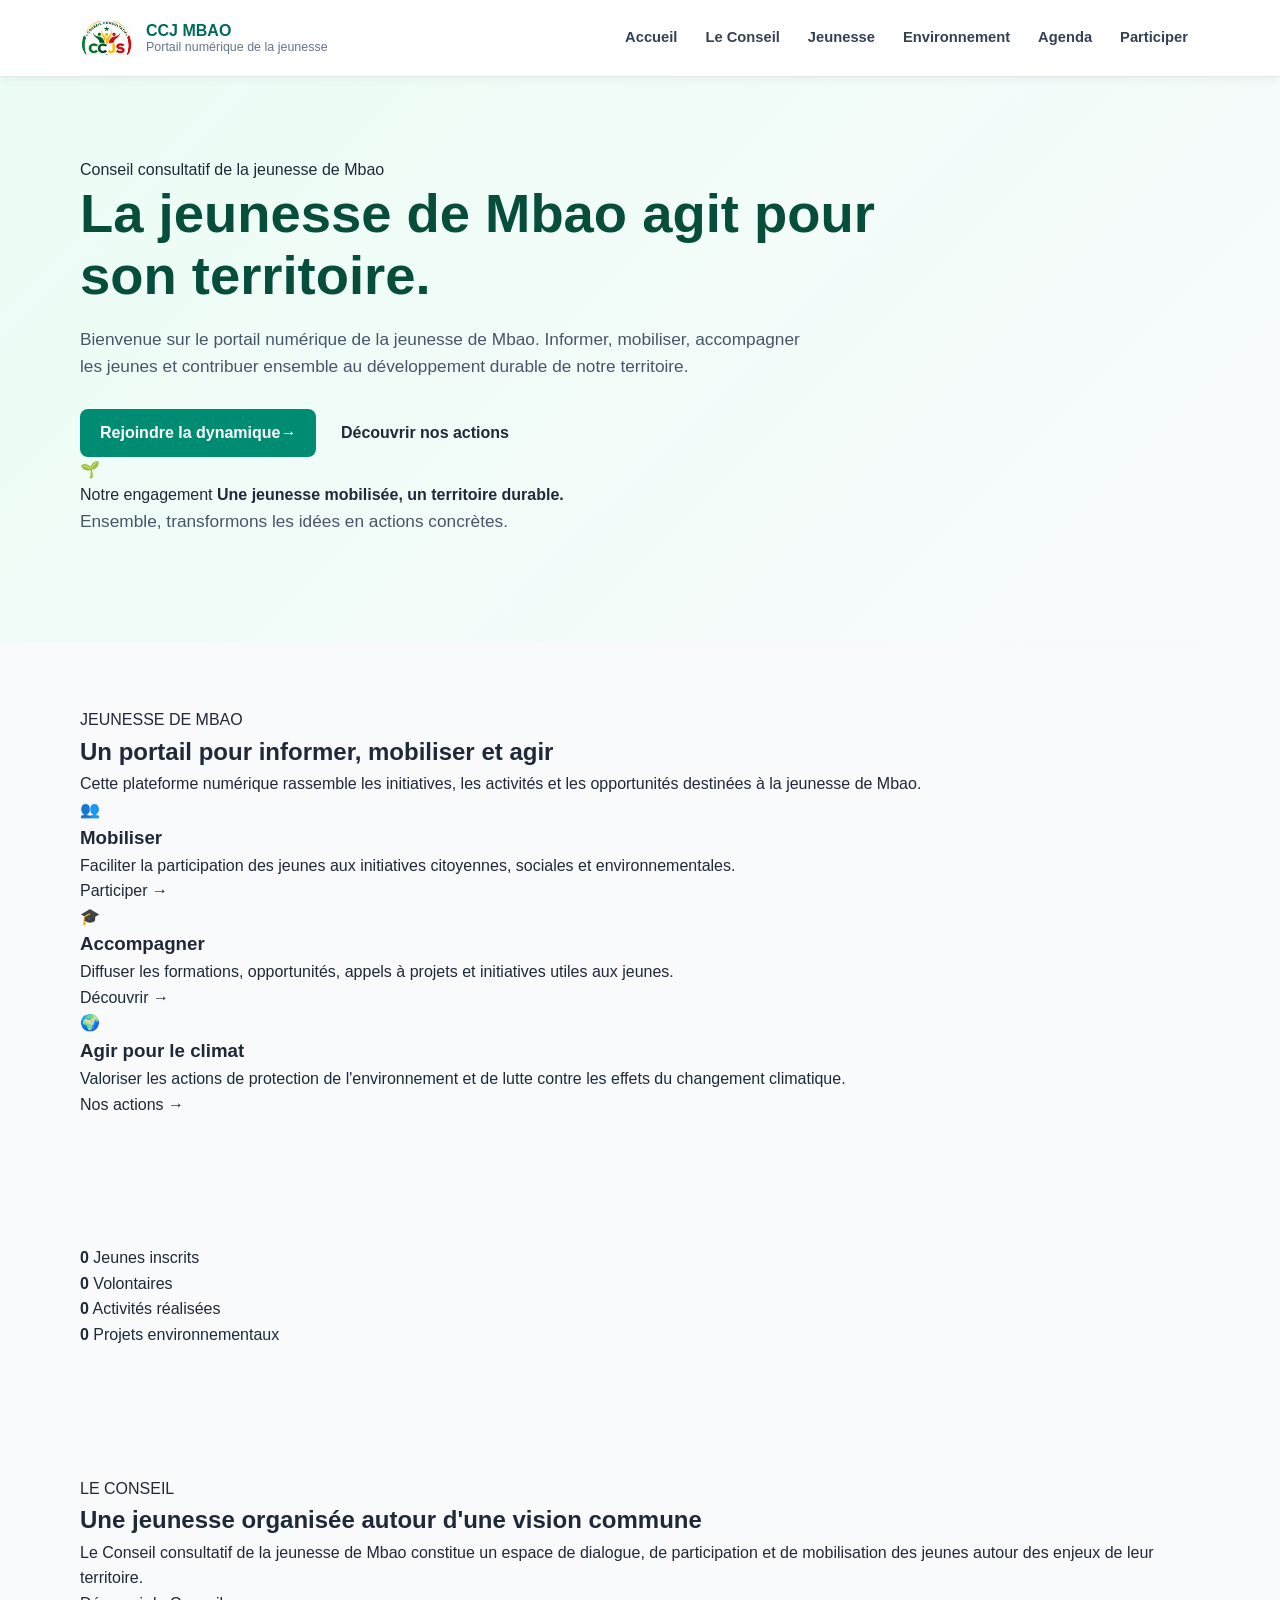
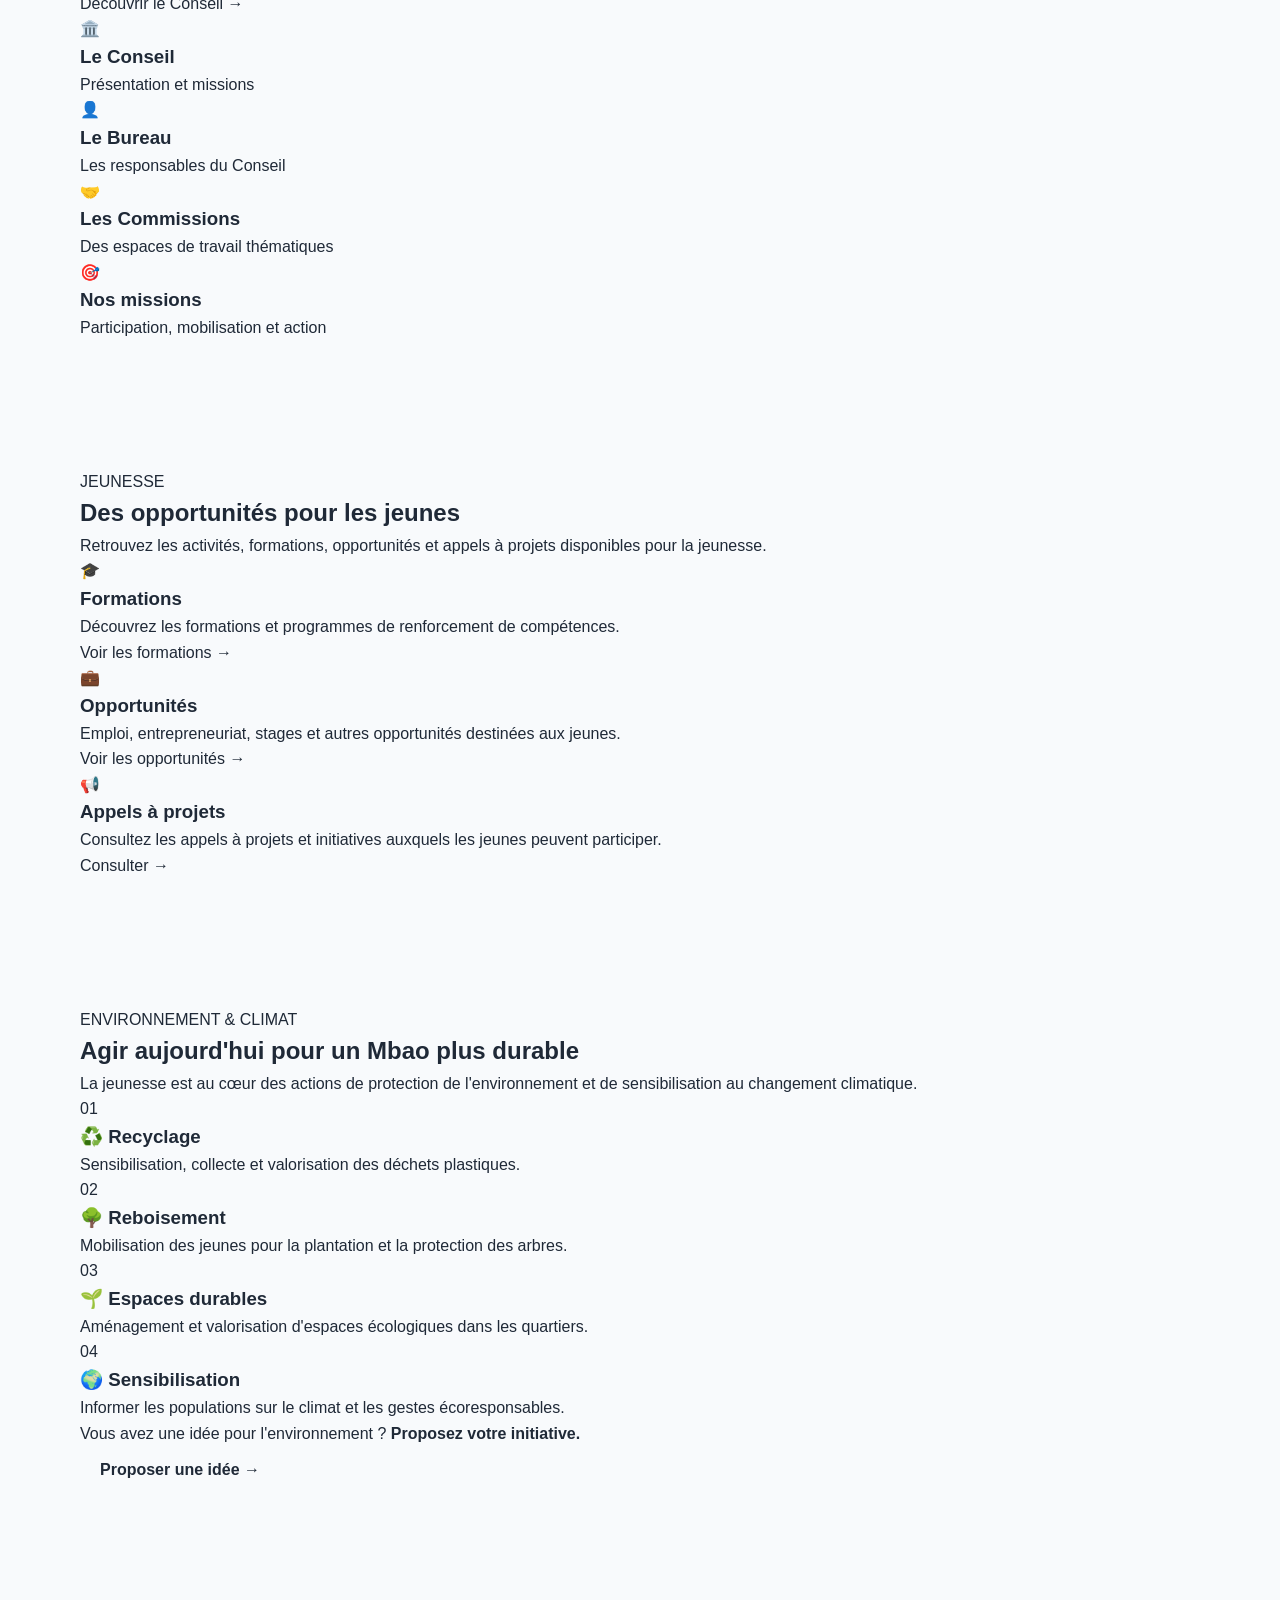
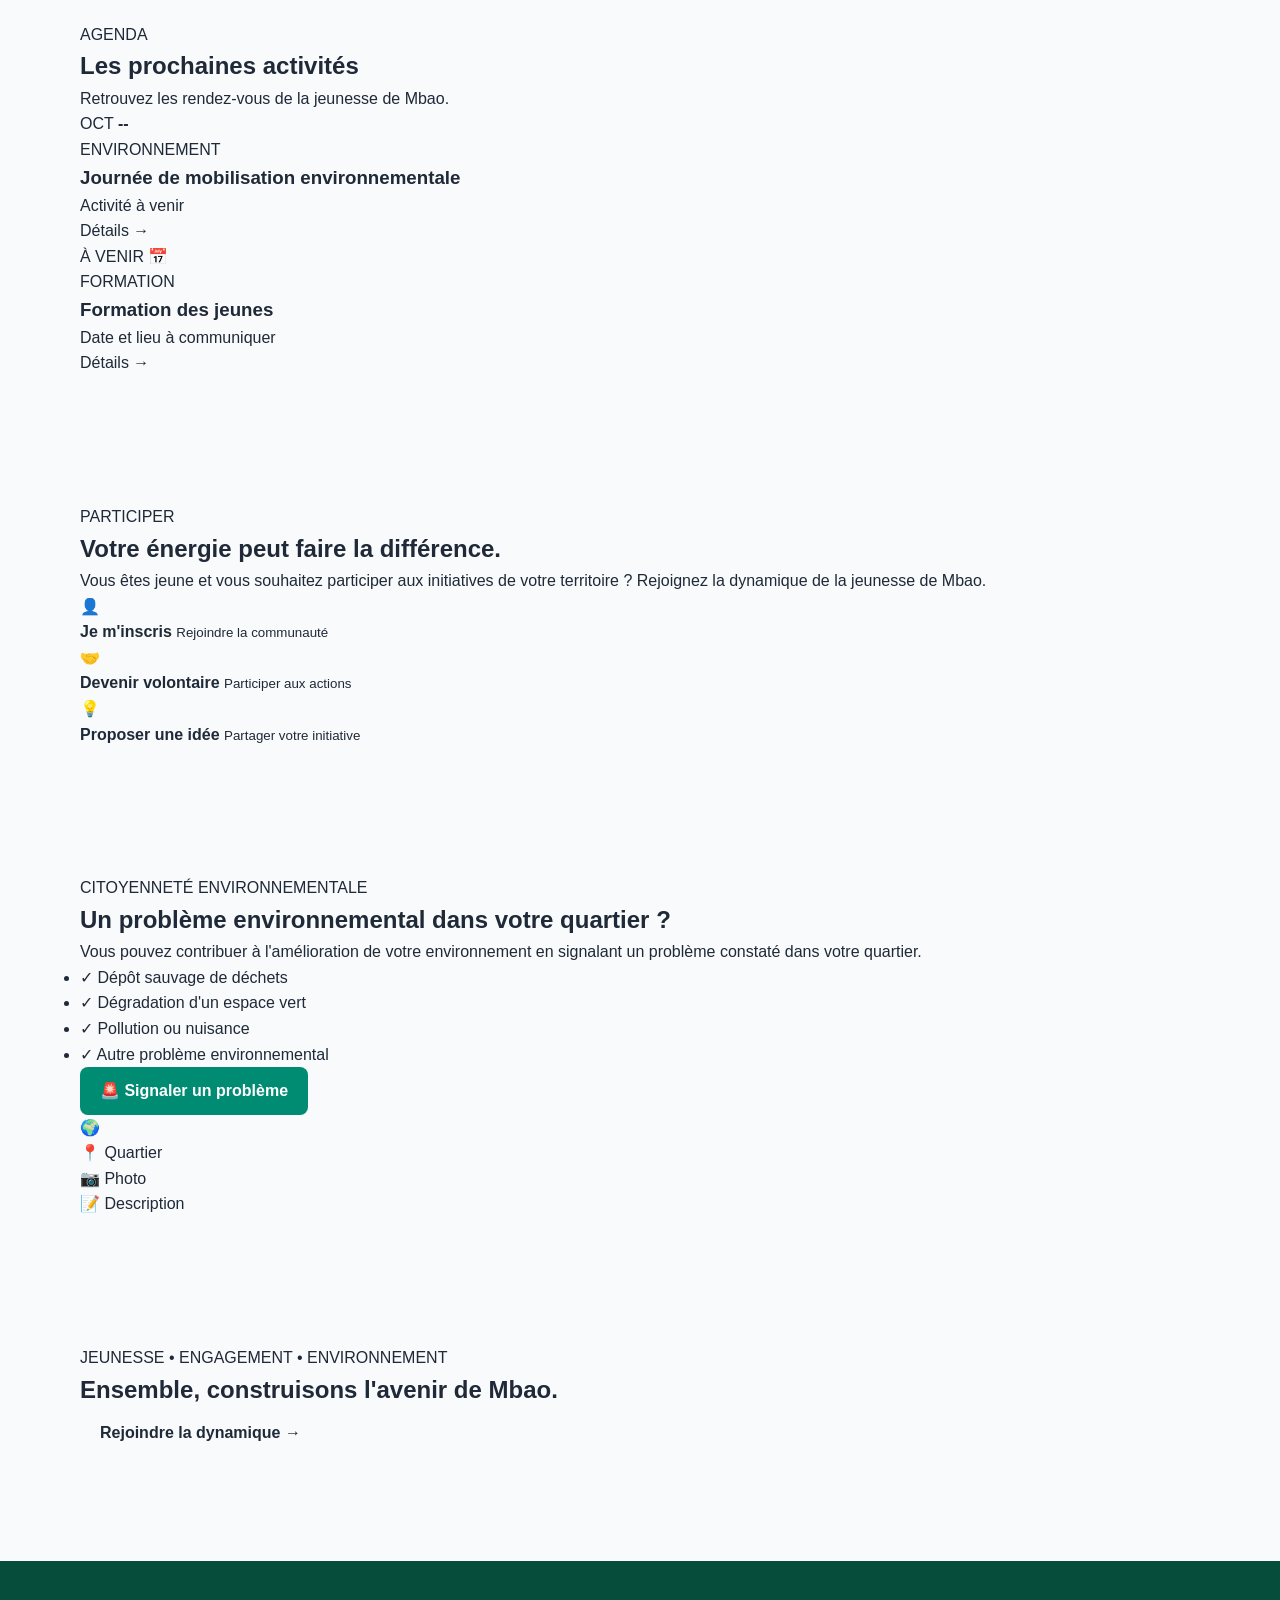
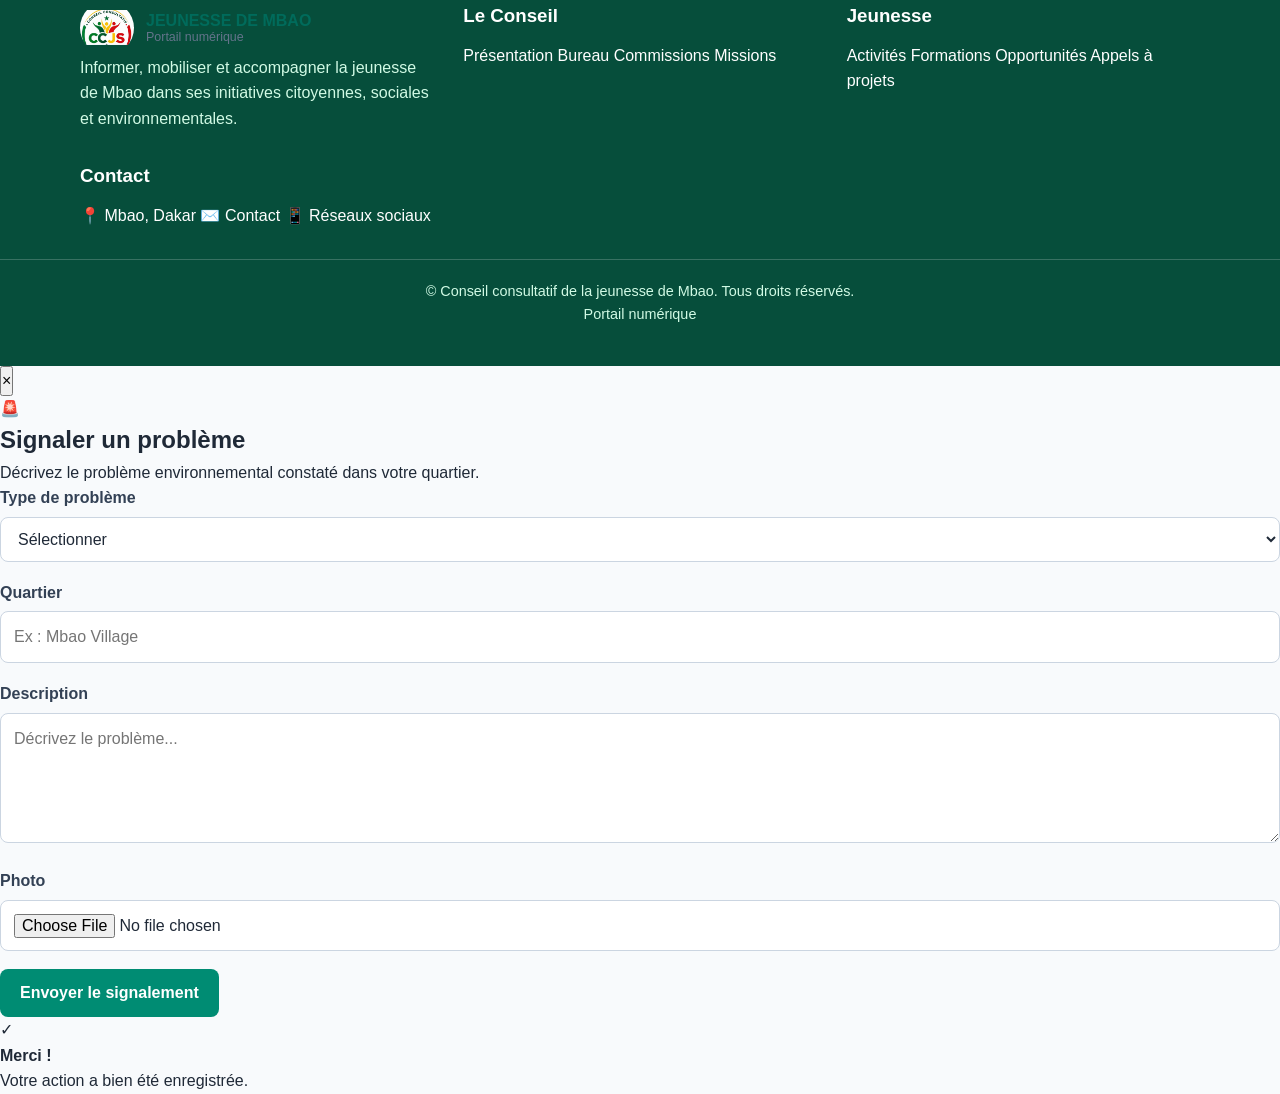
==== index.html @ e0bdbb5e "Amelioration responsive et menu mobile" ====
<!DOCTYPE html>
<html lang="fr">
<head>
    <meta charset="UTF-8">
    <meta name="viewport" content="width=device-width, initial-scale=1.0">

    <meta name="description"
          content="Portail numérique de la Jeunesse de Mbao - Informer, mobiliser, agir et transformer.">

    <meta name="theme-color" content="#087f5b">

    <title>Jeunesse de Mbao | Portail numérique</title>

    <link rel="stylesheet" href="css/style.css">

    <link rel="preconnect" href="https://fonts.googleapis.com">
    <link rel="preconnect" href="https://fonts.gstatic.com" crossorigin>

    <link
        href="https://fonts.googleapis.com/css2?family=Inter:wght@400;500;600;700;800&family=Poppins:wght@500;600;700;800&display=swap"
        rel="stylesheet">
</head>

<body>

<!-- =====================================================
     HEADER
===================================================== -->

<header>
    <div class="container header-inner">

        <a href="index.html" class="logo">
            <img src="images/logo-conseil consultatif jeunesse SN.jpg" alt="CCJ Mbao">
            <div class="logo-text">
                <strong>CCJ MBAO</strong>
                <span>Portail numérique de la jeunesse</span>
            </div>
        </a>

        <button
            class="menu-toggle"
            type="button"
            aria-label="Ouvrir le menu"
            aria-expanded="false"
        >
            <span></span>
            <span></span>
            <span></span>
        </button>

        <nav>
            <ul class="nav-menu">

                <li><a href="index.html">Accueil</a></li>
                <li><a href="conseil.html">Le Conseil</a></li>
                <li><a href="jeunesse.html">Jeunesse</a></li>
                <li><a href="environnement.html">Environnement</a></li>
                <li><a href="agenda.html">Agenda</a></li>
                <li><a href="participer.html">Participer</a></li>

            </ul>
        </nav>

    </div>
</header>

<main>

<!-- =====================================================
     HERO
===================================================== -->

<section class="hero" id="accueil">

    <div class="hero-overlay"></div>

    <div class="container hero-container">

        <div class="hero-content">

            <div class="hero-badge">
                <span class="badge-dot"></span>
                Conseil consultatif de la jeunesse de Mbao
            </div>

            <h1>
                La jeunesse de Mbao
                <span>agit pour son territoire.</span>
            </h1>

            <p class="hero-description">
                Bienvenue sur le portail numérique de la jeunesse de Mbao.
                Informer, mobiliser, accompagner les jeunes et contribuer
                ensemble au développement durable de notre territoire.
            </p>

            <div class="hero-buttons">

                <a href="#participer" class="btn btn-primary">
                    Rejoindre la dynamique
                    <span>→</span>
                </a>

                <a href="#climat" class="btn btn-light">
                    Découvrir nos actions
                </a>

            </div>

        </div>


        <div class="hero-card">

            <div class="hero-card-icon">
                🌱
            </div>

            <span>Notre engagement</span>

            <strong>
                Une jeunesse mobilisée,
                un territoire durable.
            </strong>

            <p>
                Ensemble, transformons les idées en actions concrètes.
            </p>

        </div>

    </div>

</section>


<!-- =====================================================
     INTRODUCTION
===================================================== -->

<section class="section introduction">

    <div class="container">

        <div class="section-heading centered">

            <span class="section-label">
                JEUNESSE DE MBAO
            </span>

            <h2>
                Un portail pour informer,
                mobiliser et agir
            </h2>

            <p>
                Cette plateforme numérique rassemble les initiatives,
                les activités et les opportunités destinées à la jeunesse
                de Mbao.
            </p>

        </div>


        <div class="feature-grid">

            <article class="feature-card">

                <div class="feature-icon">
                    👥
                </div>

                <h3>
                    Mobiliser
                </h3>

                <p>
                    Faciliter la participation des jeunes aux initiatives
                    citoyennes, sociales et environnementales.
                </p>

                <a href="#participer">
                    Participer →
                </a>

            </article>


            <article class="feature-card">

                <div class="feature-icon">
                    🎓
                </div>

                <h3>
                    Accompagner
                </h3>

                <p>
                    Diffuser les formations, opportunités, appels à projets
                    et initiatives utiles aux jeunes.
                </p>

                <a href="#jeunesse">
                    Découvrir →
                </a>

            </article>


            <article class="feature-card">

                <div class="feature-icon">
                    🌍
                </div>

                <h3>
                    Agir pour le climat
                </h3>

                <p>
                    Valoriser les actions de protection de l'environnement
                    et de lutte contre les effets du changement climatique.
                </p>

                <a href="#climat">
                    Nos actions →
                </a>

            </article>

        </div>

    </div>

</section>


<!-- =====================================================
     CHIFFRES
===================================================== -->

<section class="stats-section">

    <div class="container">

        <div class="stats-grid">

            <div class="stat-item">
                <strong data-counter="jeunes">0</strong>
                <span>Jeunes inscrits</span>
            </div>

            <div class="stat-item">
                <strong data-counter="volontaires">0</strong>
                <span>Volontaires</span>
            </div>

            <div class="stat-item">
                <strong data-counter="activites">0</strong>
                <span>Activités réalisées</span>
            </div>

            <div class="stat-item">
                <strong data-counter="projets">0</strong>
                <span>Projets environnementaux</span>
            </div>

        </div>

    </div>

</section>


<!-- =====================================================
     LE CONSEIL
===================================================== -->

<section class="section section-light" id="conseil">

    <div class="container two-columns">

        <div class="section-heading">

            <span class="section-label">
                LE CONSEIL
            </span>

            <h2>
                Une jeunesse organisée
                autour d'une vision commune
            </h2>

            <p>
                Le Conseil consultatif de la jeunesse de Mbao constitue
                un espace de dialogue, de participation et de mobilisation
                des jeunes autour des enjeux de leur territoire.
            </p>

            <a href="#" class="text-link">
                Découvrir le Conseil →
            </a>

        </div>


        <div class="council-cards">

            <div class="mini-card">
                <span>🏛️</span>
                <div>
                    <h3>Le Conseil</h3>
                    <p>Présentation et missions</p>
                </div>
            </div>

            <div class="mini-card">
                <span>👤</span>
                <div>
                    <h3>Le Bureau</h3>
                    <p>Les responsables du Conseil</p>
                </div>
            </div>

            <div class="mini-card">
                <span>🤝</span>
                <div>
                    <h3>Les Commissions</h3>
                    <p>Des espaces de travail thématiques</p>
                </div>
            </div>

            <div class="mini-card">
                <span>🎯</span>
                <div>
                    <h3>Nos missions</h3>
                    <p>Participation, mobilisation et action</p>
                </div>
            </div>

        </div>

    </div>

</section>


<!-- =====================================================
     JEUNESSE
===================================================== -->

<section class="section" id="jeunesse">

    <div class="container">

        <div class="section-heading centered">

            <span class="section-label">
                JEUNESSE
            </span>

            <h2>
                Des opportunités pour les jeunes
            </h2>

            <p>
                Retrouvez les activités, formations, opportunités
                et appels à projets disponibles pour la jeunesse.
            </p>

        </div>


        <div class="opportunity-grid">

            <article class="opportunity-card">

                <span class="opportunity-icon">🎓</span>

                <h3>Formations</h3>

                <p>
                    Découvrez les formations et programmes
                    de renforcement de compétences.
                </p>

                <a href="#">Voir les formations →</a>

            </article>


            <article class="opportunity-card">

                <span class="opportunity-icon">💼</span>

                <h3>Opportunités</h3>

                <p>
                    Emploi, entrepreneuriat, stages et autres
                    opportunités destinées aux jeunes.
                </p>

                <a href="#">Voir les opportunités →</a>

            </article>


            <article class="opportunity-card">

                <span class="opportunity-icon">📢</span>

                <h3>Appels à projets</h3>

                <p>
                    Consultez les appels à projets et initiatives
                    auxquels les jeunes peuvent participer.
                </p>

                <a href="#">Consulter →</a>

            </article>

        </div>

    </div>

</section>


<!-- =====================================================
     ENVIRONNEMENT & CLIMAT
===================================================== -->

<section class="climate-section" id="climat">

    <div class="container">

        <div class="section-heading centered light-heading">

            <span class="section-label">
                ENVIRONNEMENT & CLIMAT
            </span>

            <h2>
                Agir aujourd'hui pour
                un Mbao plus durable
            </h2>

            <p>
                La jeunesse est au cœur des actions de protection
                de l'environnement et de sensibilisation au changement climatique.
            </p>

        </div>


        <div class="climate-grid">

            <article class="climate-card">

                <div class="climate-number">
                    01
                </div>

                <div>
                    <h3>
                        ♻️ Recyclage
                    </h3>

                    <p>
                        Sensibilisation, collecte et valorisation
                        des déchets plastiques.
                    </p>
                </div>

            </article>


            <article class="climate-card">

                <div class="climate-number">
                    02
                </div>

                <div>
                    <h3>
                        🌳 Reboisement
                    </h3>

                    <p>
                        Mobilisation des jeunes pour la plantation
                        et la protection des arbres.
                    </p>
                </div>

            </article>


            <article class="climate-card">

                <div class="climate-number">
                    03
                </div>

                <div>
                    <h3>
                        🌱 Espaces durables
                    </h3>

                    <p>
                        Aménagement et valorisation d'espaces
                        écologiques dans les quartiers.
                    </p>
                </div>

            </article>


            <article class="climate-card">

                <div class="climate-number">
                    04
                </div>

                <div>
                    <h3>
                        🌍 Sensibilisation
                    </h3>

                    <p>
                        Informer les populations sur le climat
                        et les gestes écoresponsables.
                    </p>
                </div>

            </article>

        </div>


        <div class="climate-cta">

            <div>
                <span>
                    Vous avez une idée pour l'environnement ?
                </span>

                <strong>
                    Proposez votre initiative.
                </strong>
            </div>

            <a href="#participer" class="btn btn-light">
                Proposer une idée →
            </a>

        </div>

    </div>

</section>


<!-- =====================================================
     AGENDA
===================================================== -->

<section class="section section-light" id="agenda">

    <div class="container">

        <div class="section-heading">

            <span class="section-label">
                AGENDA
            </span>

            <h2>
                Les prochaines activités
            </h2>

            <p>
                Retrouvez les rendez-vous de la jeunesse de Mbao.
            </p>

        </div>


        <div class="events-list">

            <article class="event-card">

                <div class="event-date">
                    <span>OCT</span>
                    <strong>--</strong>
                </div>

                <div class="event-info">

                    <span class="event-category">
                        ENVIRONNEMENT
                    </span>

                    <h3>
                        Journée de mobilisation environnementale
                    </h3>

                    <p>
                        Activité à venir
                    </p>

                </div>

                <a href="#" class="event-link">
                    Détails →
                </a>

            </article>


            <article class="event-card">

                <div class="event-date">
                    <span>À VENIR</span>
                    <strong>📅</strong>
                </div>

                <div class="event-info">

                    <span class="event-category">
                        FORMATION
                    </span>

                    <h3>
                        Formation des jeunes
                    </h3>

                    <p>
                        Date et lieu à communiquer
                    </p>

                </div>

                <a href="#" class="event-link">
                    Détails →
                </a>

            </article>

        </div>

    </div>

</section>


<!-- =====================================================
     PARTICIPER
===================================================== -->

<section class="participate-section" id="participer">

    <div class="container">

        <div class="participate-content">

            <div>

                <span class="section-label">
                    PARTICIPER
                </span>

                <h2>
                    Votre énergie peut faire
                    la différence.
                </h2>

                <p>
                    Vous êtes jeune et vous souhaitez participer aux
                    initiatives de votre territoire ? Rejoignez la dynamique
                    de la jeunesse de Mbao.
                </p>

            </div>


            <div class="participate-actions">

                <a href="#" class="participate-button">
                    <span>👤</span>
                    <div>
                        <strong>
                            Je m'inscris
                        </strong>
                        <small>
                            Rejoindre la communauté
                        </small>
                    </div>
                </a>


                <a href="#" class="participate-button">
                    <span>🤝</span>
                    <div>
                        <strong>
                            Devenir volontaire
                        </strong>
                        <small>
                            Participer aux actions
                        </small>
                    </div>
                </a>


                <a href="#" class="participate-button">
                    <span>💡</span>
                    <div>
                        <strong>
                            Proposer une idée
                        </strong>
                        <small>
                            Partager votre initiative
                        </small>
                    </div>
                </a>

            </div>

        </div>

    </div>

</section>


<!-- =====================================================
     SIGNALEMENT
===================================================== -->

<section class="section" id="signalement">

    <div class="container report-container">

        <div class="report-content">

            <span class="section-label">
                CITOYENNETÉ ENVIRONNEMENTALE
            </span>

            <h2>
                Un problème environnemental
                dans votre quartier ?
            </h2>

            <p>
                Vous pouvez contribuer à l'amélioration de votre
                environnement en signalant un problème constaté
                dans votre quartier.
            </p>

            <ul class="check-list">

                <li>
                    <span>✓</span>
                    Dépôt sauvage de déchets
                </li>

                <li>
                    <span>✓</span>
                    Dégradation d'un espace vert
                </li>

                <li>
                    <span>✓</span>
                    Pollution ou nuisance
                </li>

                <li>
                    <span>✓</span>
                    Autre problème environnemental
                </li>

            </ul>

            <button class="btn btn-primary" id="openReportModal">
                🚨 Signaler un problème
            </button>

        </div>


        <div class="report-visual">

            <div class="report-circle">
                <span>🌍</span>
            </div>

            <div class="report-floating-card card-one">
                📍 Quartier
            </div>

            <div class="report-floating-card card-two">
                📷 Photo
            </div>

            <div class="report-floating-card card-three">
                📝 Description
            </div>

        </div>

    </div>

</section>


<!-- =====================================================
     FOOTER CTA
===================================================== -->

<section class="final-cta">

    <div class="container">

        <span>
            JEUNESSE • ENGAGEMENT • ENVIRONNEMENT
        </span>

        <h2>
            Ensemble, construisons
            l'avenir de Mbao.
        </h2>

        <a href="#participer" class="btn btn-light">
            Rejoindre la dynamique →
        </a>

    </div>

</section>

</main>


<!-- =====================================================
     FOOTER
===================================================== -->

<footer class="footer">

    <div class="container footer-grid">

        <div class="footer-brand">

            <div class="logo footer-logo">

    <div class="logo-image">
        <img src="images\logo-conseil consultatif jeunesse SN.jpg"
             alt="Logo du Conseil Consultatif de la Jeunesse de Mbao">
    </div>

    <div class="logo-text">
        <strong>JEUNESSE DE MBAO</strong>
        <span>Portail numérique</span>
    </div>

</div>

            <p>
                Informer, mobiliser et accompagner la jeunesse
                de Mbao dans ses initiatives citoyennes,
                sociales et environnementales.
            </p>

        </div>


        <div class="footer-column">

            <h3>
                Le Conseil
            </h3>

            <a href="#conseil">
                Présentation
            </a>

            <a href="#">
                Bureau
            </a>

            <a href="#">
                Commissions
            </a>

            <a href="#">
                Missions
            </a>

        </div>


        <div class="footer-column">

            <h3>
                Jeunesse
            </h3>

            <a href="#jeunesse">
                Activités
            </a>

            <a href="#jeunesse">
                Formations
            </a>

            <a href="#jeunesse">
                Opportunités
            </a>

            <a href="#jeunesse">
                Appels à projets
            </a>

        </div>


        <div class="footer-column">

            <h3>
                Contact
            </h3>

            <a href="#">
                📍 Mbao, Dakar
            </a>

            <a href="#">
                ✉️ Contact
            </a>

            <a href="#">
                📱 Réseaux sociaux
            </a>

        </div>

    </div>


    <div class="footer-bottom">

        <div class="container">

            <p>
                © <span id="currentYear"></span>
                Conseil consultatif de la jeunesse de Mbao.
                Tous droits réservés.
            </p>

            <p>
                Portail numérique
            </p>

        </div>

    </div>

</footer>


<!-- =====================================================
     MODAL SIGNALEMENT
===================================================== -->

<div class="modal" id="reportModal">

    <div class="modal-overlay" id="modalOverlay"></div>

    <div class="modal-content">

        <button
            class="modal-close"
            id="closeReportModal"
            aria-label="Fermer">
            ×
        </button>

        <div class="modal-header">

            <span class="modal-icon">
                🚨
            </span>

            <h2>
                Signaler un problème
            </h2>

            <p>
                Décrivez le problème environnemental
                constaté dans votre quartier.
            </p>

        </div>


        <form id="reportForm">

            <div class="form-group">

                <label for="reportType">
                    Type de problème
                </label>

                <select id="reportType" required>

                    <option value="">
                        Sélectionner
                    </option>

                    <option>
                        Dépôt sauvage de déchets
                    </option>

                    <option>
                        Déchets plastiques
                    </option>

                    <option>
                        Dégradation d'un espace vert
                    </option>

                    <option>
                        Pollution
                    </option>

                    <option>
                        Autre
                    </option>

                </select>

            </div>


            <div class="form-group">

                <label for="reportNeighborhood">
                    Quartier
                </label>

                <input
                    type="text"
                    id="reportNeighborhood"
                    placeholder="Ex : Mbao Village"
                    required>

            </div>


            <div class="form-group">

                <label for="reportDescription">
                    Description
                </label>

                <textarea
                    id="reportDescription"
                    rows="4"
                    placeholder="Décrivez le problème..."
                    required></textarea>

            </div>


            <div class="form-group">

                <label for="reportPhoto">
                    Photo
                </label>

                <input
                    type="file"
                    id="reportPhoto"
                    accept="image/*">

            </div>


            <button type="submit" class="btn btn-primary modal-submit">
                Envoyer le signalement
            </button>

        </form>

    </div>

</div>


<!-- =====================================================
     TOAST
===================================================== -->

<div class="toast" id="toast">

    <span class="toast-icon">
        ✓
    </span>

    <div>
        <strong>
            Merci !
        </strong>

        <p>
            Votre action a bien été enregistrée.
        </p>
    </div>

</div>


<script src="js/app.js"></script>

</body>
</html>
---- css/style.css ----
/* =========================================================
   PORTAIL NUMÉRIQUE DE LA JEUNESSE DE MBAO
   CSS RESPONSIVE — DESKTOP / TABLETTE / MOBILE
   ========================================================= */

* {
    margin: 0;
    padding: 0;
    box-sizing: border-box;
}

html {
    scroll-behavior: smooth;
}

body {
    font-family: Arial, Helvetica, sans-serif;
    line-height: 1.6;
    color: #1f2937;
    background: #f8fafc;
    overflow-x: hidden;
}

img {
    max-width: 100%;
    height: auto;
    display: block;
}

a {
    color: inherit;
    text-decoration: none;
}

button,
input,
select,
textarea {
    font: inherit;
}

/* =========================================================
   CONTENEUR
   ========================================================= */

.container {
    width: min(1120px, 92%);
    margin: 0 auto;
}

/* =========================================================
   HEADER
   ========================================================= */

header {
    position: sticky;
    top: 0;
    z-index: 1000;
    background: #ffffff;
    border-bottom: 1px solid #e5e7eb;
    box-shadow: 0 2px 10px rgba(0, 0, 0, 0.06);
}

.header-inner {
    min-height: 76px;
    display: flex;
    align-items: center;
    justify-content: space-between;
    gap: 20px;
}

/* Logo */

.logo {
    display: flex;
    align-items: center;
    gap: 12px;
    min-width: 0;
}

.logo img {
    width: 54px;
    height: 54px;
    object-fit: contain;
    border-radius: 50%;
}

.logo-text {
    display: flex;
    flex-direction: column;
    line-height: 1.2;
}

.logo-text strong {
    font-size: 1rem;
    color: #006b5b;
}

.logo-text span {
    font-size: 0.78rem;
    color: #64748b;
}

/* =========================================================
   NAVIGATION DESKTOP
   ========================================================= */

.nav-menu {
    display: flex;
    align-items: center;
    gap: 4px;
    list-style: none;
}

.nav-menu li {
    list-style: none;
}

.nav-menu a {
    display: block;
    padding: 10px 12px;
    border-radius: 8px;
    font-size: 0.92rem;
    font-weight: 600;
    color: #334155;
    transition: background 0.2s ease, color 0.2s ease;
}

.nav-menu a:hover,
.nav-menu a.active {
    color: #006b5b;
    background: #ecfdf5;
}

/* =========================================================
   BOUTON HAMBURGER
   ========================================================= */

.menu-toggle {
    display: none;
    width: 46px;
    height: 46px;
    padding: 0;
    border: 1px solid #d1d5db;
    border-radius: 9px;
    background: #ffffff;
    cursor: pointer;
    align-items: center;
    justify-content: center;
    flex-direction: column;
    gap: 5px;
    flex-shrink: 0;
    -webkit-tap-highlight-color: transparent;
}

.menu-toggle span {
    display: block;
    width: 23px;
    height: 3px;
    border-radius: 3px;
    background: #006b5b;
    transition: transform 0.25s ease, opacity 0.25s ease;
}

/* Animation hamburger → X */

.menu-toggle.active span:nth-child(1) {
    transform: translateY(8px) rotate(45deg);
}

.menu-toggle.active span:nth-child(2) {
    opacity: 0;
}

.menu-toggle.active span:nth-child(3) {
    transform: translateY(-8px) rotate(-45deg);
}

/* =========================================================
   HERO
   ========================================================= */

.hero {
    padding: 80px 0;
    background: linear-gradient(135deg, #ecfdf5, #f8fafc);
}

.hero-content {
    max-width: 820px;
}

.hero h1 {
    margin-bottom: 18px;
    font-size: clamp(2rem, 5vw, 3.4rem);
    line-height: 1.15;
    color: #064e3b;
}

.hero p {
    max-width: 720px;
    margin-bottom: 28px;
    font-size: 1.08rem;
    color: #475569;
}

/* =========================================================
   BOUTONS
   ========================================================= */

.btn {
    display: inline-flex;
    align-items: center;
    justify-content: center;
    min-height: 46px;
    padding: 11px 20px;
    border: none;
    border-radius: 8px;
    cursor: pointer;
    font-weight: 700;
    transition: transform 0.2s ease, opacity 0.2s ease;
}

.btn:hover {
    transform: translateY(-1px);
}

.btn-primary {
    background: #008c73;
    color: #ffffff;
}

.btn-primary:hover {
    background: #00745f;
}

.btn-secondary {
    background: #e2e8f0;
    color: #1e293b;
}

/* =========================================================
   SECTIONS
   ========================================================= */

section {
    padding: 64px 0;
}

.section-title {
    margin-bottom: 12px;
    font-size: clamp(1.6rem, 4vw, 2.3rem);
    color: #064e3b;
}

.section-intro {
    max-width: 750px;
    margin-bottom: 35px;
    color: #64748b;
}

/* =========================================================
   CARTES
   ========================================================= */

.cards {
    display: grid;
    grid-template-columns: repeat(3, 1fr);
    gap: 22px;
}

.card {
    background: #ffffff;
    padding: 24px;
    border: 1px solid #e5e7eb;
    border-radius: 12px;
    box-shadow: 0 3px 12px rgba(0, 0, 0, 0.05);
}

.card h3 {
    margin-bottom: 10px;
    color: #065f46;
}

.card p {
    color: #64748b;
}

/* =========================================================
   FORMULAIRES
   ========================================================= */

.form-container {
    max-width: 850px;
    margin: 0 auto;
    padding: 30px;
    background: #ffffff;
    border: 1px solid #e5e7eb;
    border-radius: 14px;
    box-shadow: 0 4px 15px rgba(0, 0, 0, 0.05);
}

.form-group {
    margin-bottom: 18px;
}

.form-row {
    display: grid;
    grid-template-columns: repeat(2, 1fr);
    gap: 18px;
}

label {
    display: block;
    margin-bottom: 6px;
    font-weight: 600;
    color: #334155;
}

input,
select,
textarea {
    width: 100%;
    padding: 12px 13px;
    border: 1px solid #cbd5e1;
    border-radius: 8px;
    outline: none;
    background: #ffffff;
    color: #1f2937;
    transition: border-color 0.2s ease, box-shadow 0.2s ease;
}

input:focus,
select:focus,
textarea:focus {
    border-color: #008c73;
    box-shadow: 0 0 0 3px rgba(0, 140, 115, 0.12);
}

textarea {
    min-height: 130px;
    resize: vertical;
}

.form-message {
    margin-top: 14px;
    padding: 10px 12px;
    border-radius: 7px;
    display: none;
}

.form-message.success {
    display: block;
    background: #dcfce7;
    color: #166534;
}

.form-message.error {
    display: block;
    background: #fee2e2;
    color: #991b1b;
}

/* =========================================================
   ALERTES
   ========================================================= */

.alert {
    padding: 14px 16px;
    border-radius: 8px;
    margin-bottom: 20px;
}

.alert-success {
    background: #dcfce7;
    color: #166534;
}

.alert-error {
    background: #fee2e2;
    color: #991b1b;
}

/* =========================================================
   FOOTER
   ========================================================= */

footer {
    margin-top: 40px;
    padding: 40px 0;
    background: #064e3b;
    color: #ffffff;
}

.footer-grid {
    display: grid;
    grid-template-columns: repeat(3, 1fr);
    gap: 30px;
}

footer h3 {
    margin-bottom: 12px;
}

footer p,
footer li {
    color: #d1fae5;
}

footer ul {
    list-style: none;
}

footer li {
    margin-bottom: 7px;
}

.footer-bottom {
    margin-top: 30px;
    padding-top: 20px;
    border-top: 1px solid rgba(255,255,255,0.2);
    text-align: center;
    font-size: 0.9rem;
}

/* =========================================================
   TABLETTES
   ========================================================= */

@media (max-width: 900px) {

    .header-inner {
        min-height: 70px;
    }

    .nav-menu {
        gap: 0;
    }

    .nav-menu a {
        padding: 9px 8px;
        font-size: 0.84rem;
    }

    .cards {
        grid-template-columns: repeat(2, 1fr);
    }

    .footer-grid {
        grid-template-columns: repeat(2, 1fr);
    }
}

/* =========================================================
   MOBILE
   ========================================================= */

@media (max-width: 700px) {

    body {
        font-size: 15px;
    }

    .container {
        width: min(94%, 560px);
    }

    header {
        position: sticky;
        top: 0;
    }

    .header-inner {
        min-height: 66px;
        position: relative;
    }

    .logo img {
        width: 46px;
        height: 46px;
    }

    .logo-text strong {
        font-size: 0.9rem;
    }

    .logo-text span {
        font-size: 0.7rem;
    }

    /* Bouton hamburger visible */

    .menu-toggle {
        display: flex;
    }

    /* Menu mobile */

    .nav-menu {
        display: none;
        position: absolute;
        top: calc(100% + 1px);
        left: 0;
        right: 0;
        width: 100%;
        padding: 10px;
        flex-direction: column;
        align-items: stretch;
        gap: 3px;
        background: #ffffff;
        border-top: 1px solid #e5e7eb;
        border-bottom: 1px solid #e5e7eb;
        box-shadow: 0 8px 20px rgba(0, 0, 0, 0.12);
    }

    .nav-menu.open {
        display: flex;
    }

    .nav-menu li {
        width: 100%;
    }

    .nav-menu a {
        width: 100%;
        padding: 13px 15px;
        border-radius: 7px;
        font-size: 1rem;
    }

    .nav-menu a:active {
        background: #ecfdf5;
    }

    /* Sections */

    section {
        padding: 45px 0;
    }

    .hero {
        padding: 55px 0;
    }

    .hero h1 {
        font-size: 2rem;
    }

    .hero p {
        font-size: 1rem;
    }

    /* Boutons */

    .btn {
        width: 100%;
        min-height: 48px;
    }

    /* Cartes */

    .cards {
        grid-template-columns: 1fr;
    }

    /* Formulaires */

    .form-container {
        padding: 20px 16px;
        border-radius: 10px;
    }

    .form-row {
        grid-template-columns: 1fr;
        gap: 0;
    }

    input,
    select,
    textarea {
        font-size: 16px;
    }

    /* Footer */

    .footer-grid {
        grid-template-columns: 1fr;
        gap: 25px;
    }
}

/* =========================================================
   PETITS TÉLÉPHONES
   ========================================================= */

@media (max-width: 380px) {

    .container {
        width: 94%;
    }

    .logo-text span {
        display: none;
    }

    .logo-text strong {
        font-size: 0.82rem;
    }

    .hero h1 {
        font-size: 1.75rem;
    }

    .form-container {
        padding: 16px 13px;
    }
}

/* =========================================================
   ACCESSIBILITÉ
   ========================================================= */

button:focus-visible,
a:focus-visible,
input:focus-visible,
select:focus-visible,
textarea:focus-visible {
    outline: 3px solid rgba(0, 140, 115, 0.35);
    outline-offset: 2px;
}

/* Empêche le défilement lorsque le menu mobile est ouvert */

body.menu-open {
    overflow: hidden;
}
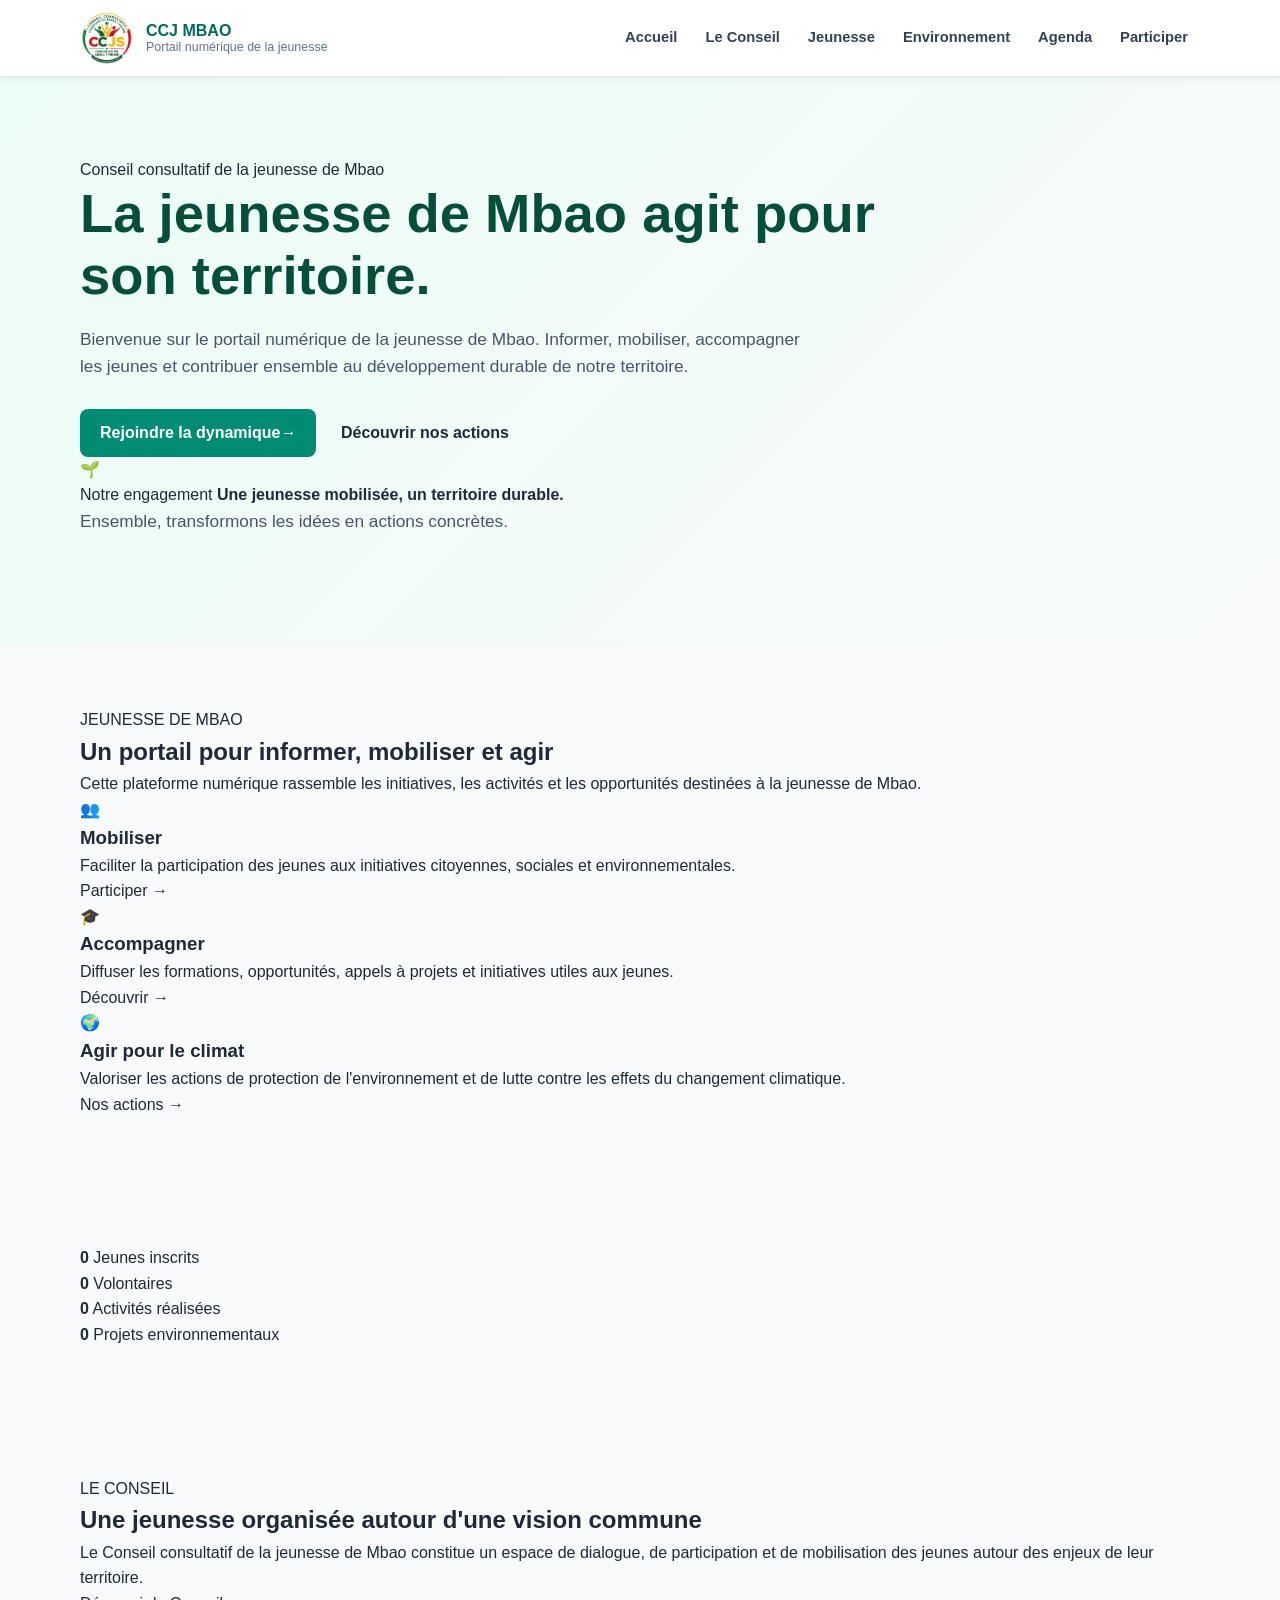
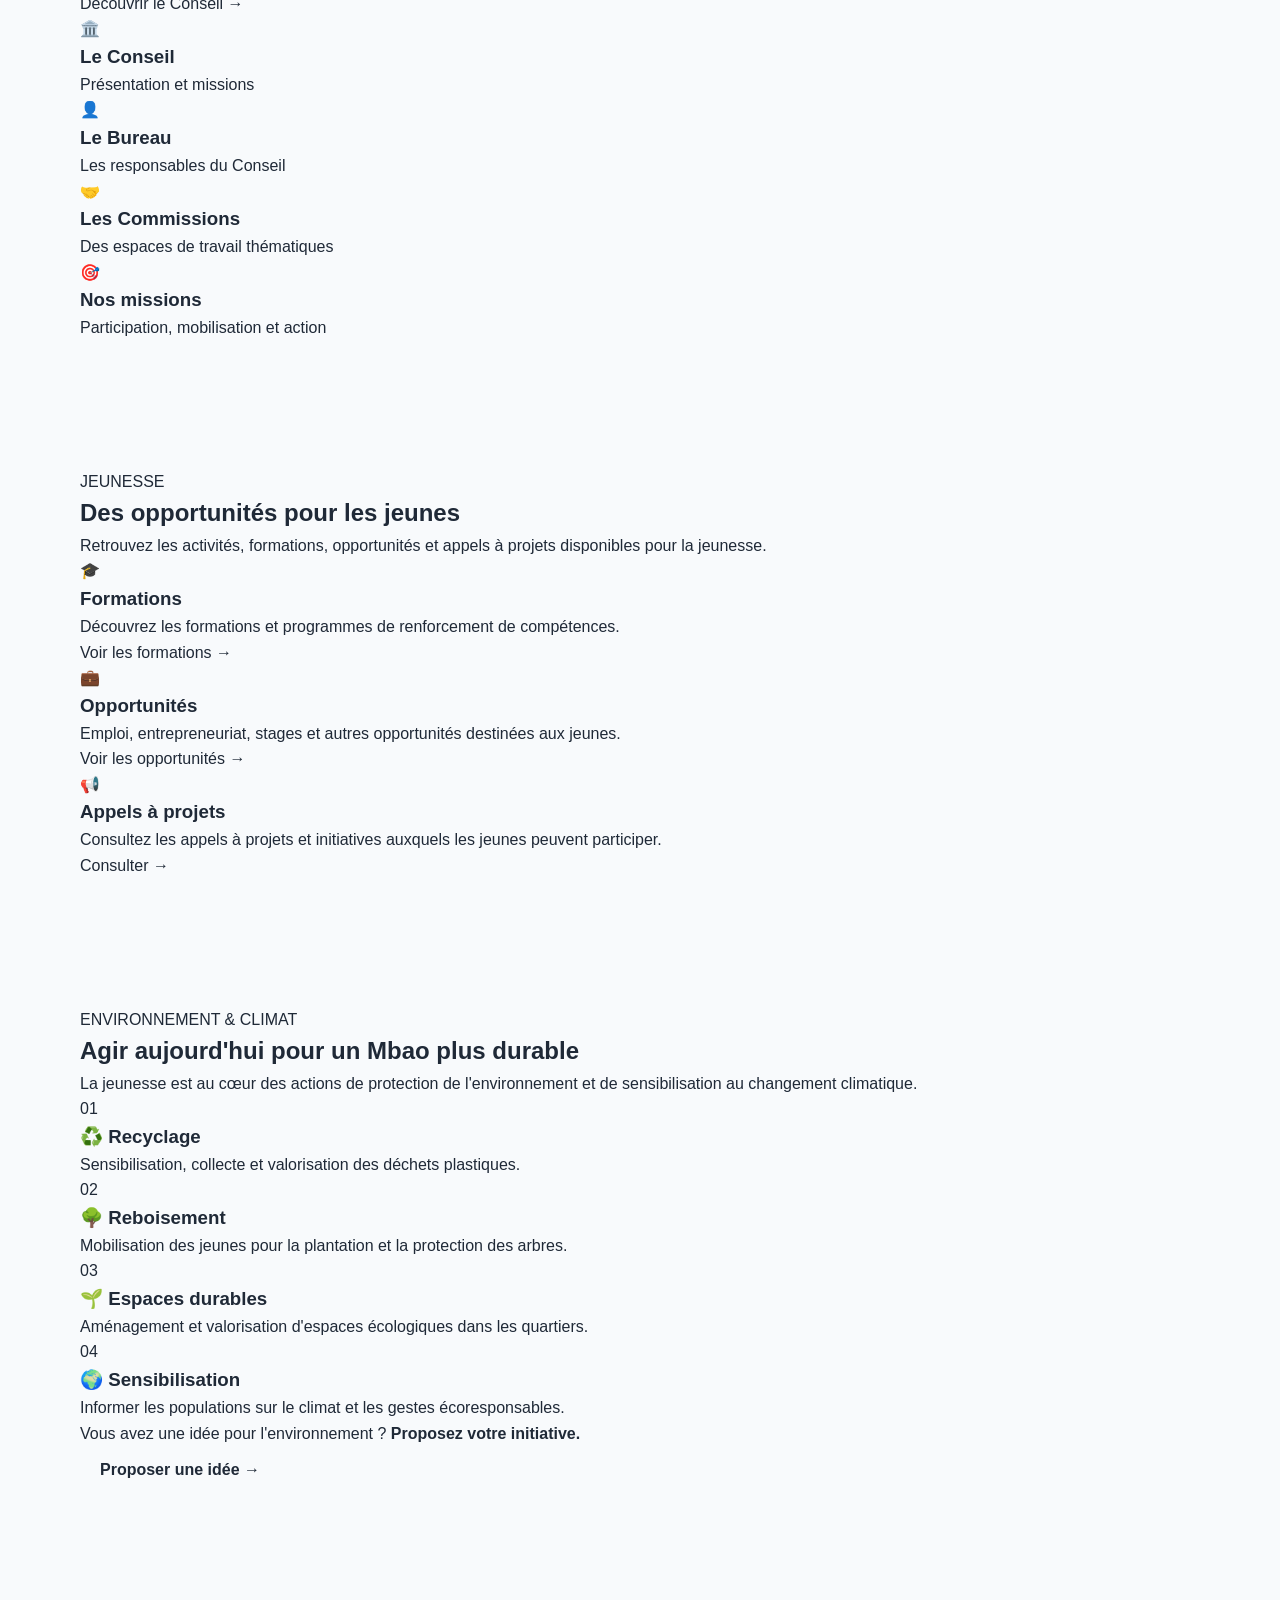
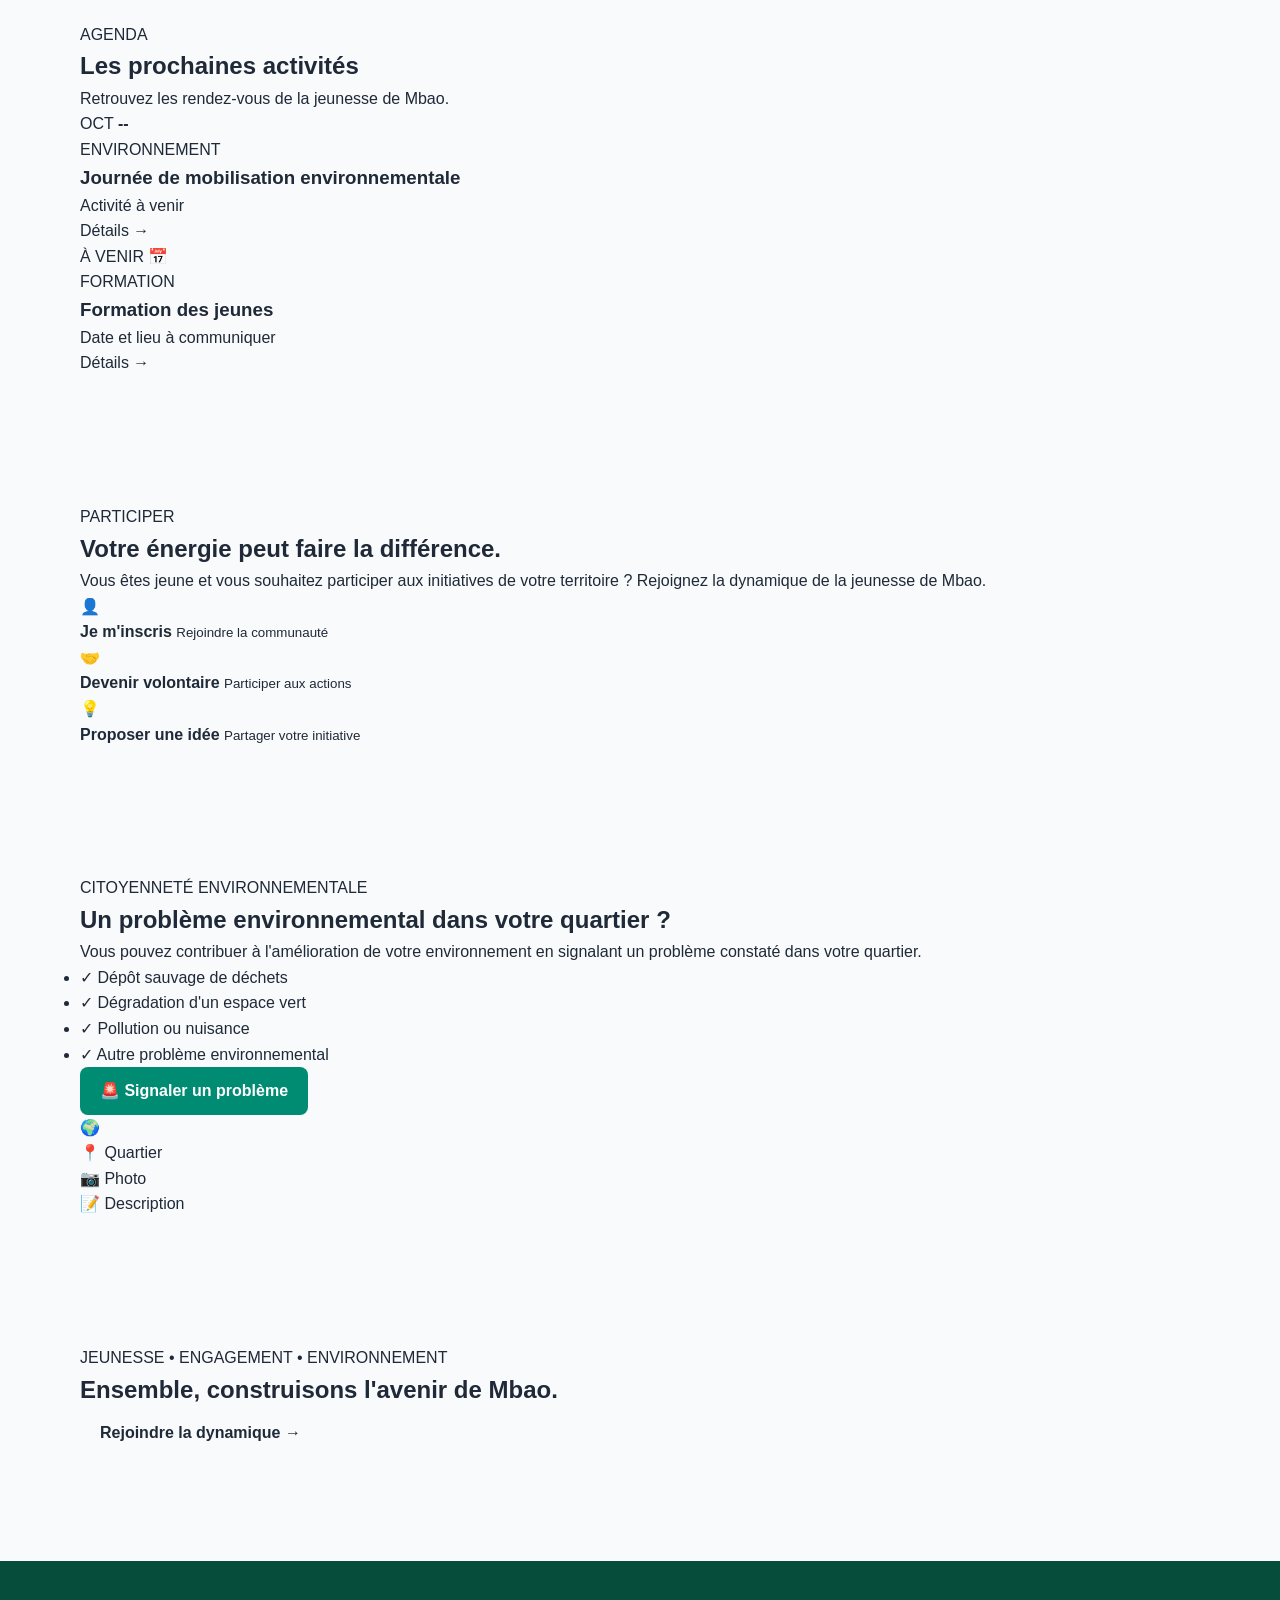
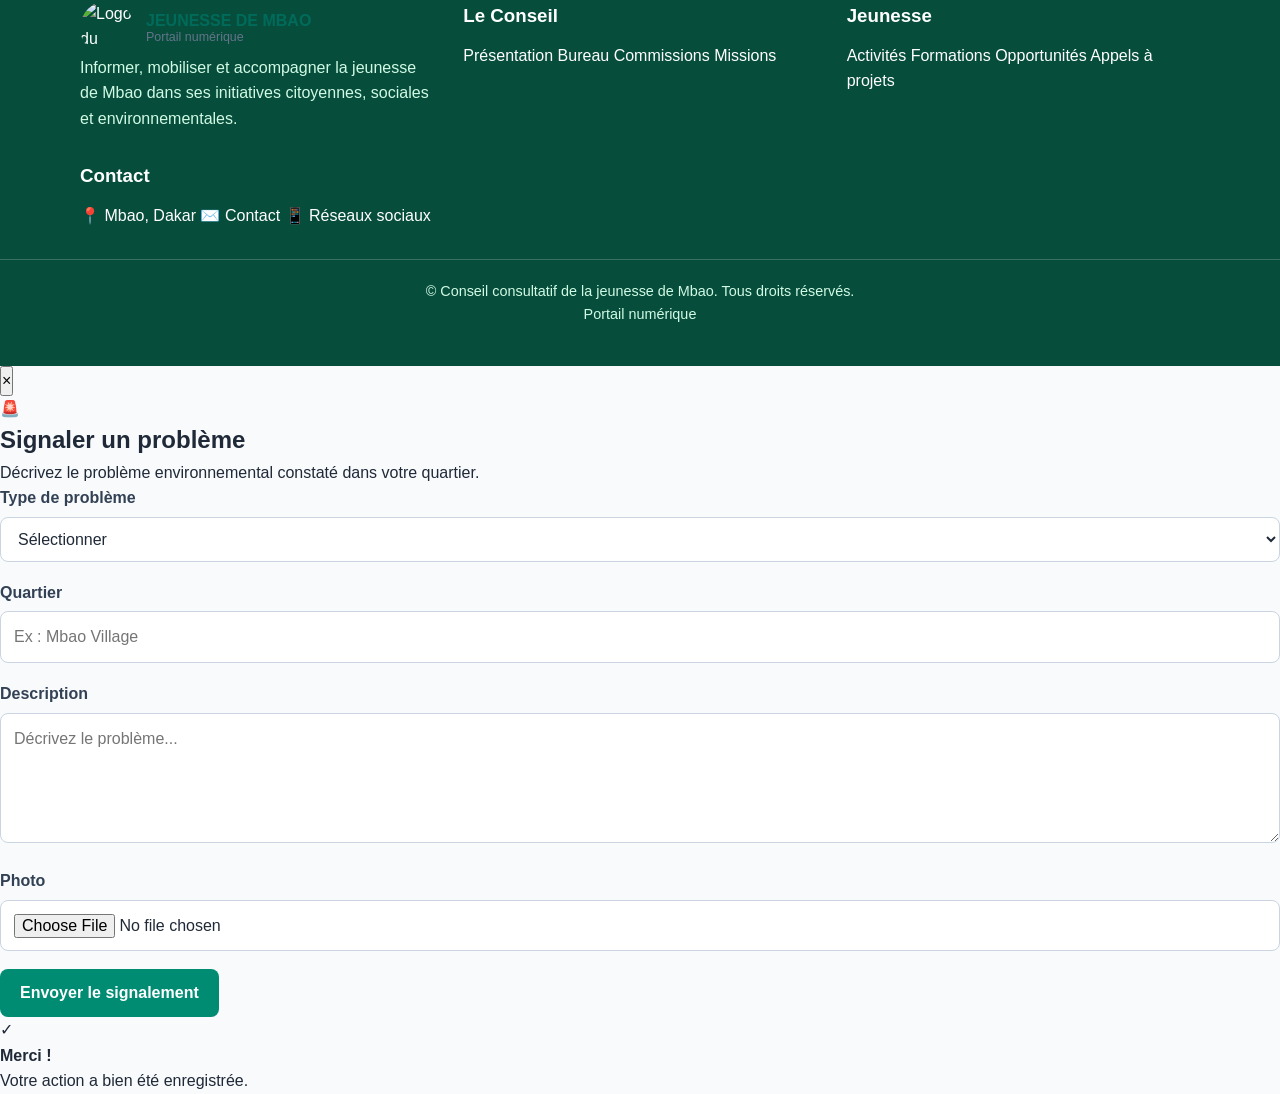
==== commit 1bcdcd26: "Changement de logo" ====
--- a/index.html
+++ b/index.html
@@ -31,7 +31,7 @@
     <div class="container header-inner">
 
         <a href="index.html" class="logo">
-            <img src="images/logo-conseil consultatif jeunesse SN.jpg" alt="CCJ Mbao">
+            <img src="images/logo officiell CCJS MBAO.jpg" alt="CCJ Mbao">
             <div class="logo-text">
                 <strong>CCJ MBAO</strong>
                 <span>Portail numérique de la jeunesse</span>
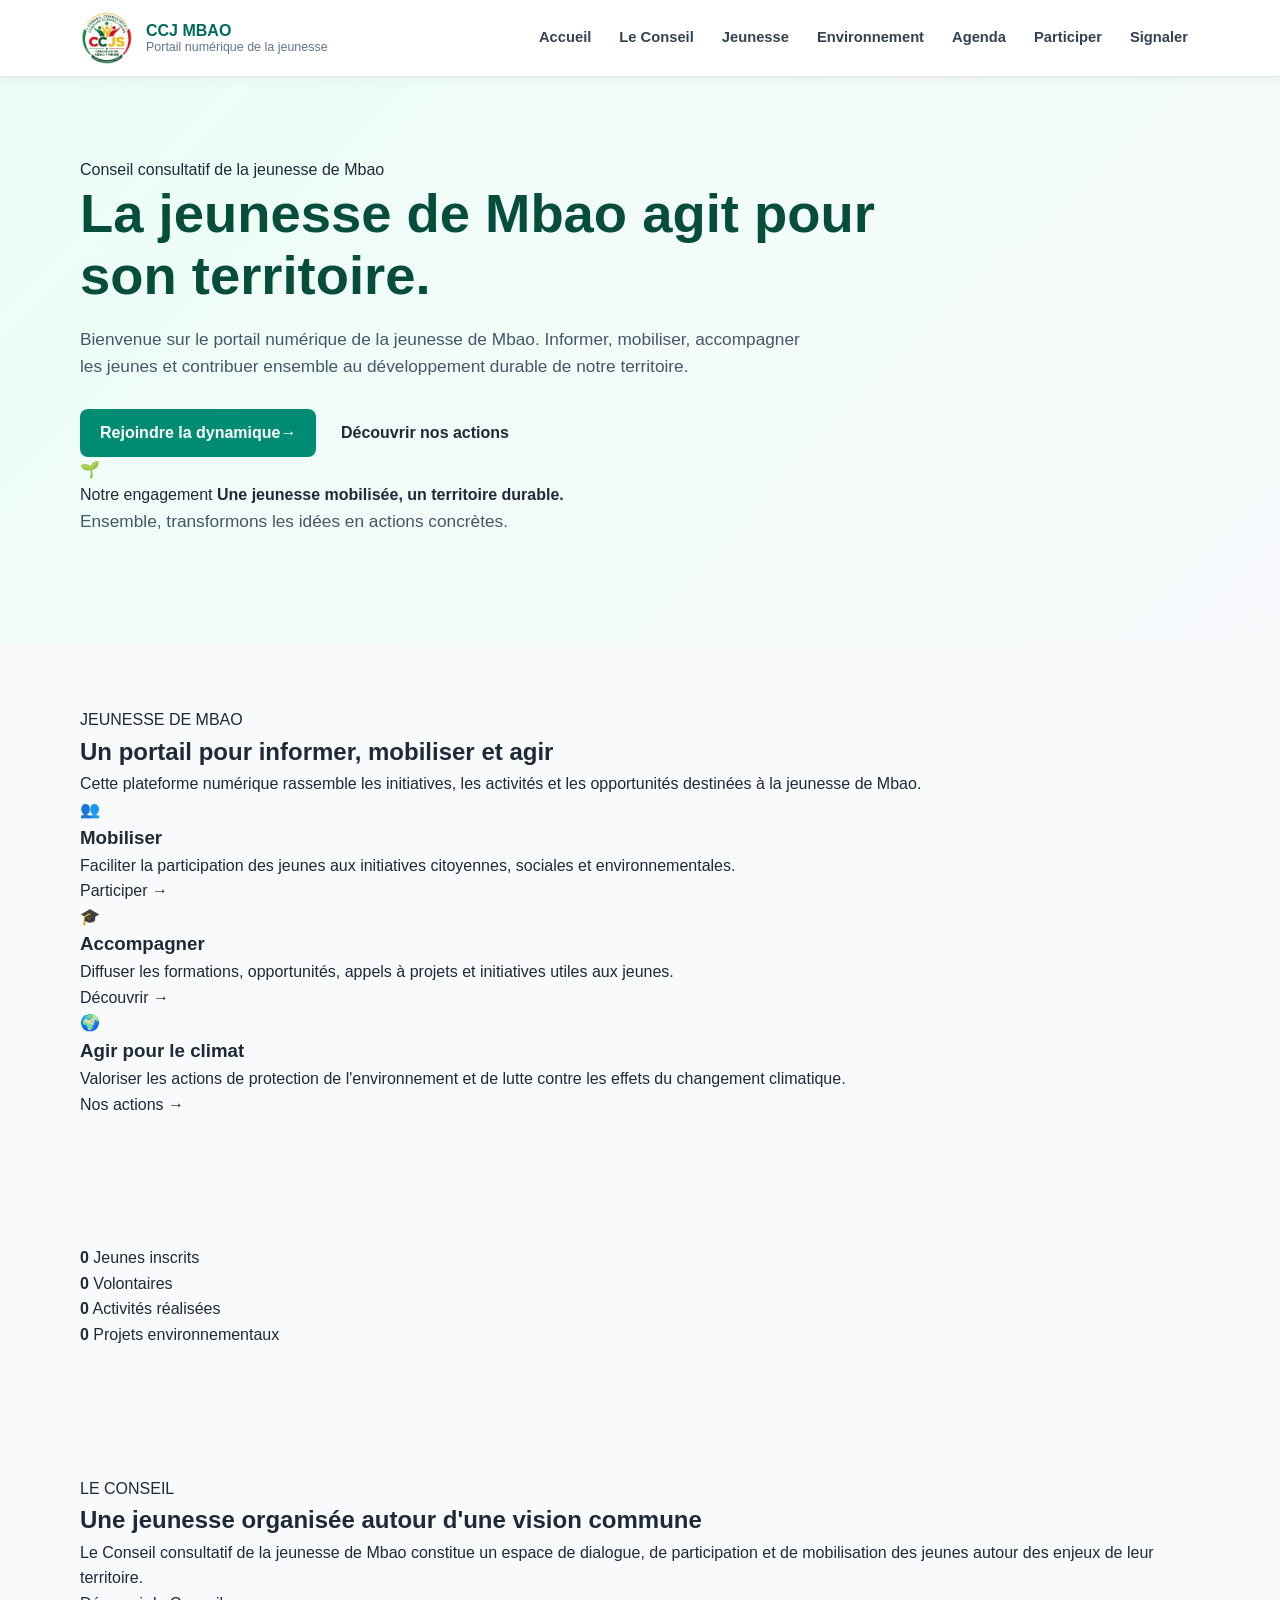
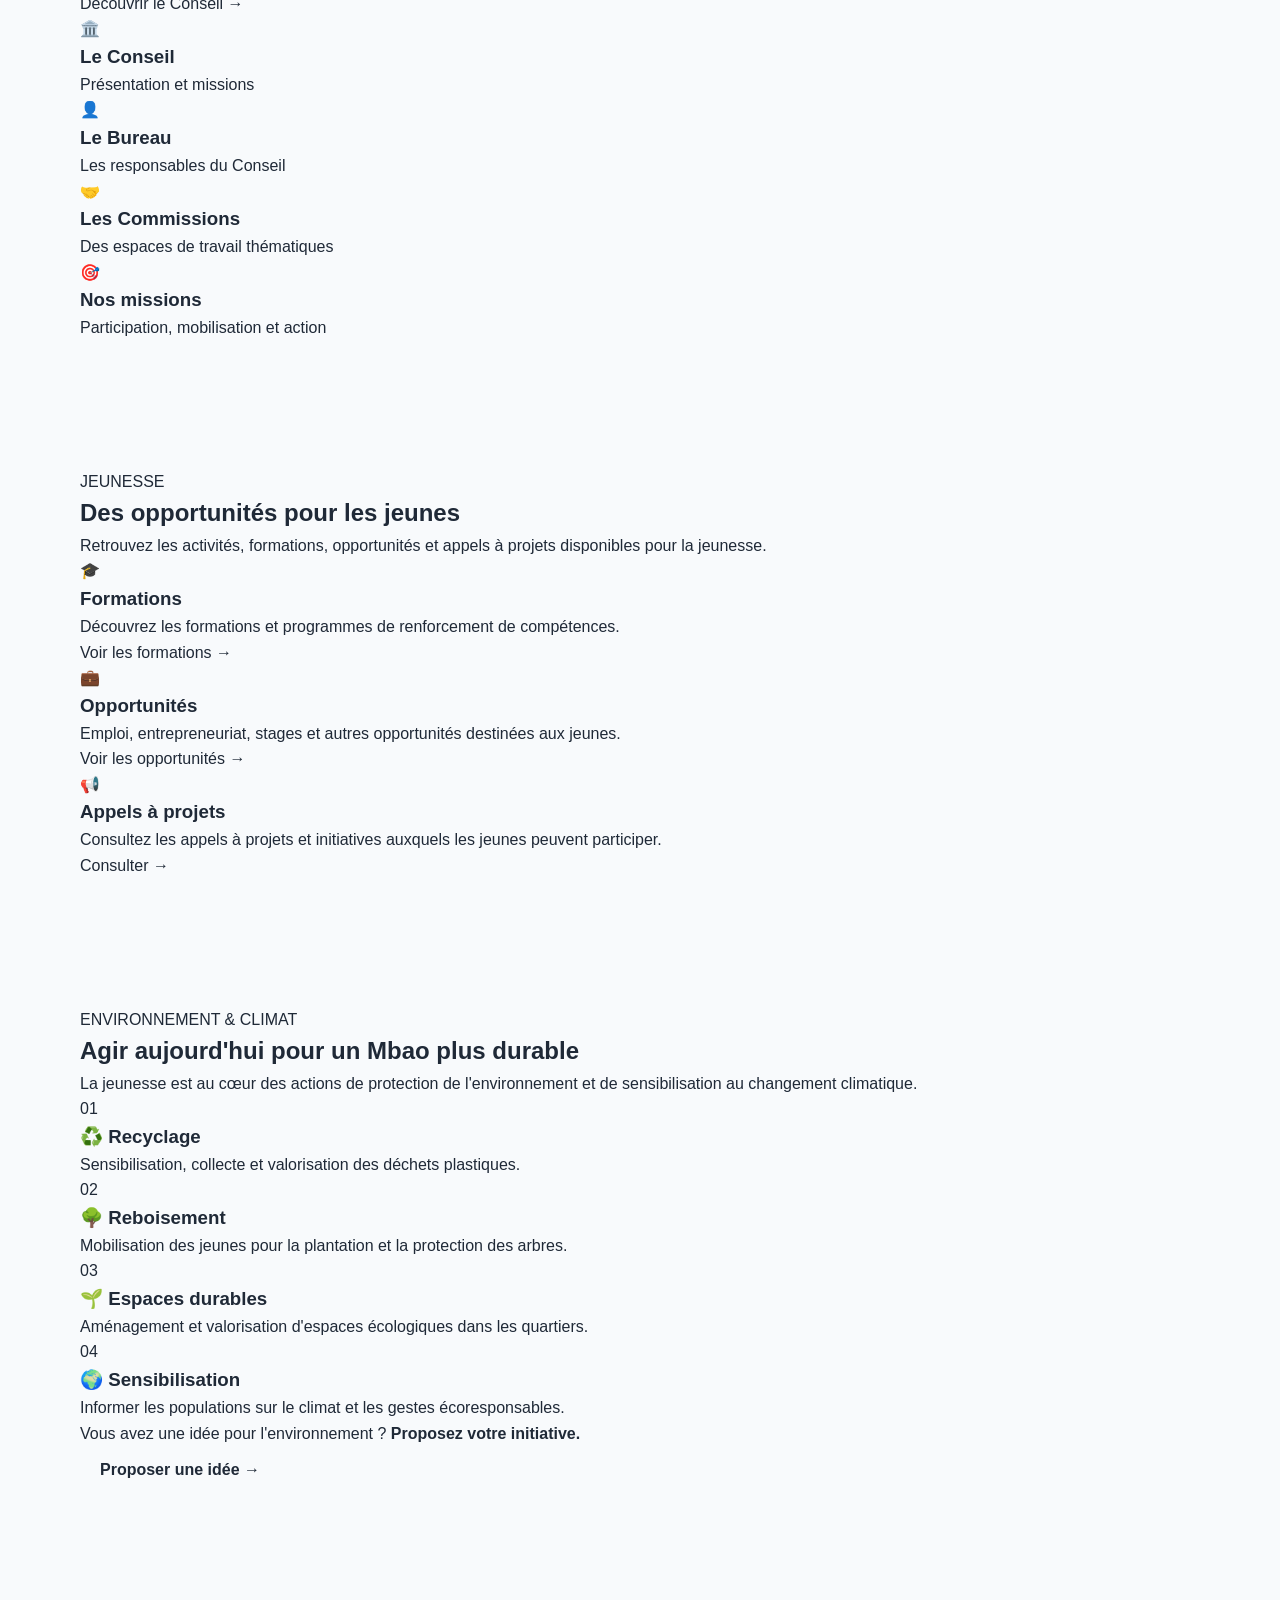
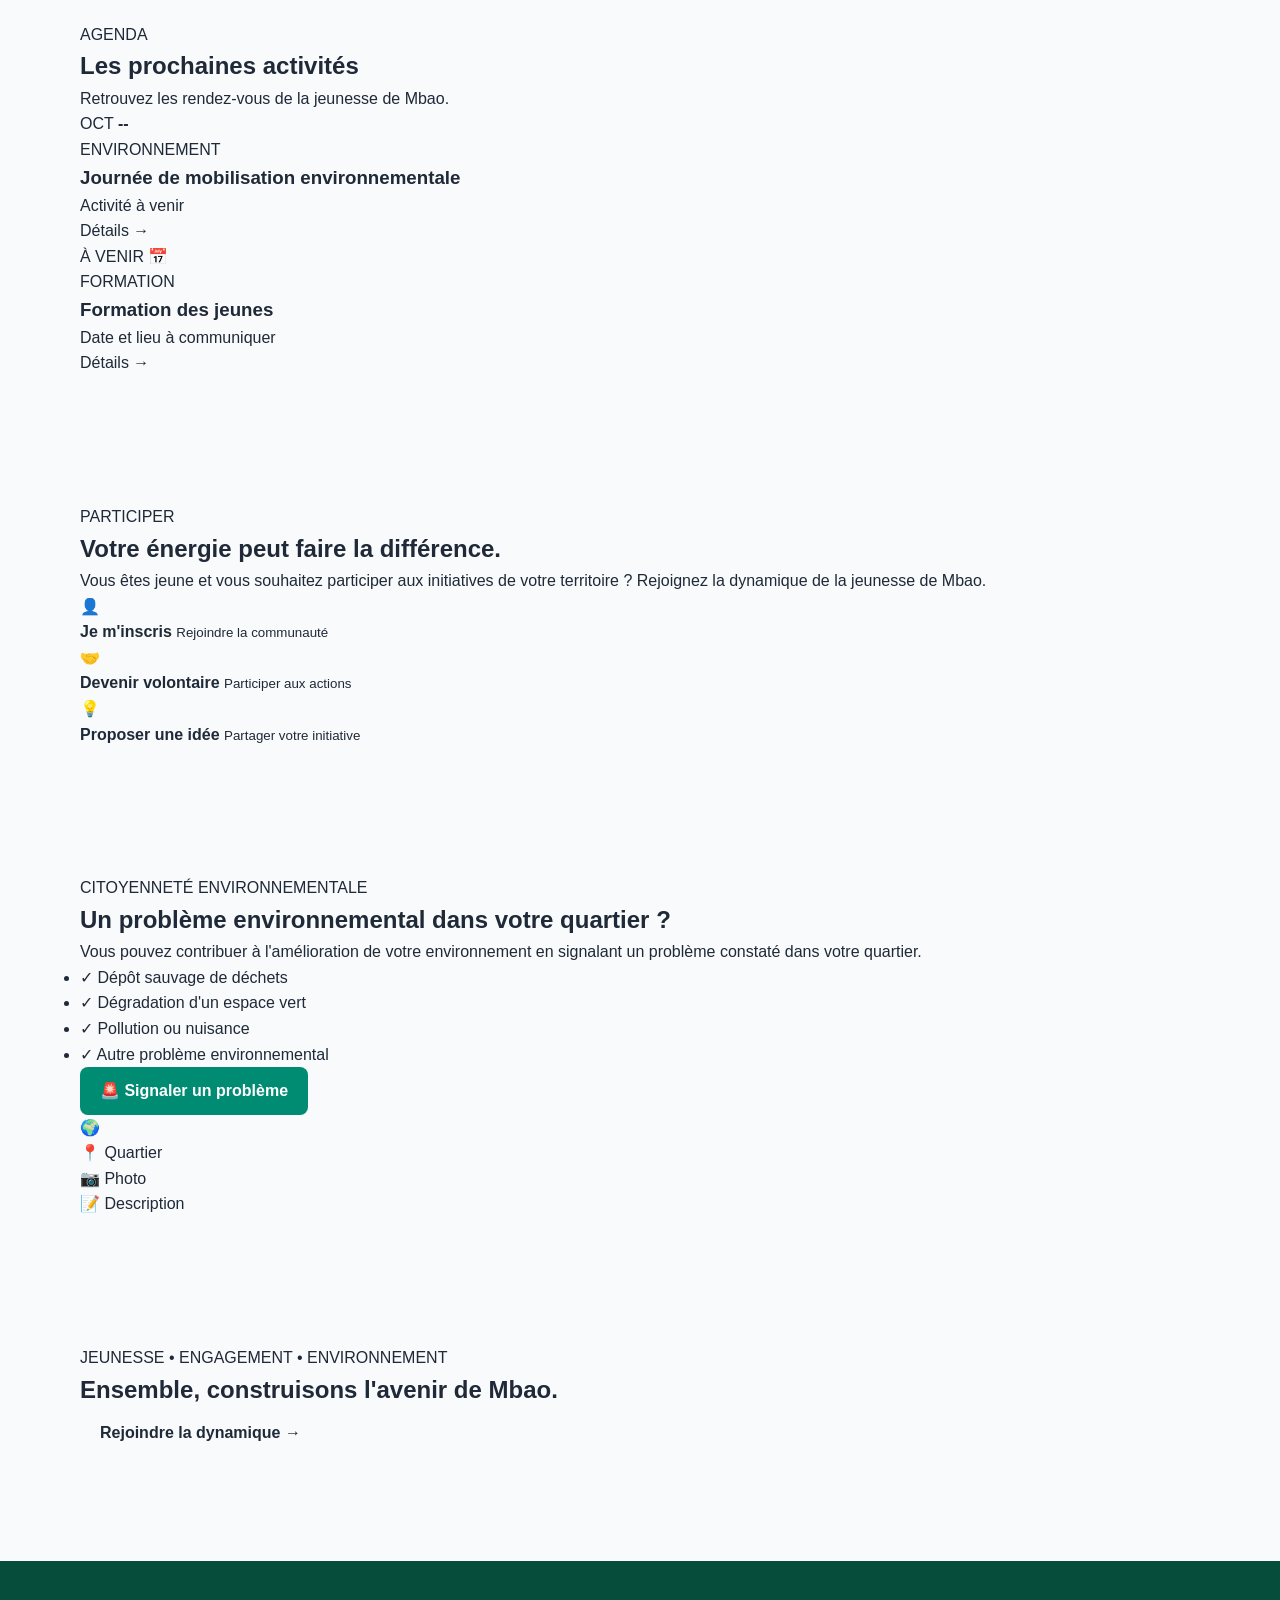
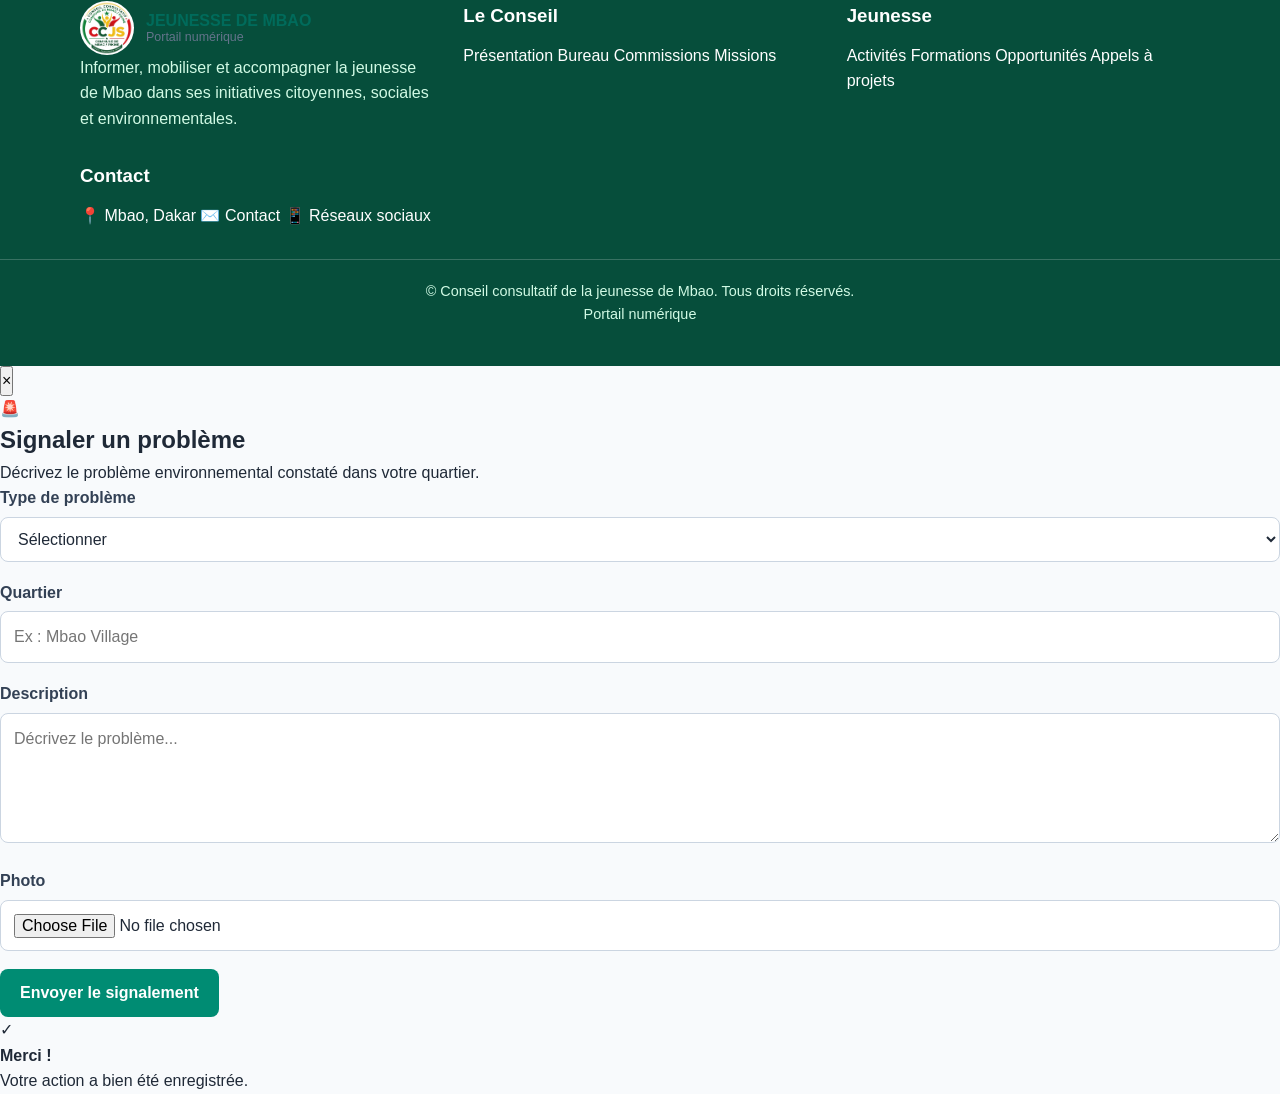
==== commit a0d0a036: "Mise a jour logo-footer" ====
--- a/index.html
+++ b/index.html
@@ -58,6 +58,7 @@
                 <li><a href="environnement.html">Environnement</a></li>
                 <li><a href="agenda.html">Agenda</a></li>
                 <li><a href="participer.html">Participer</a></li>
+                <li><a href="signaler.html">Signaler</a></li>
 
             </ul>
         </nav>
@@ -857,7 +858,7 @@
             <div class="logo footer-logo">
 
     <div class="logo-image">
-        <img src="images\logo-conseil consultatif jeunesse SN.jpg"
+        <img src="images/logo officiell CCJS MBAO.jpg"
              alt="Logo du Conseil Consultatif de la Jeunesse de Mbao">
     </div>
 
--- a/css/style.css
+++ b/css/style.css
@@ -61,12 +61,28 @@
     box-shadow: 0 2px 10px rgba(0, 0, 0, 0.06);
 }
 
-.header-inner {
+/* Structure commune de l'en-tête sur toutes les pages */
+
+.header-inner,
+.header-container {
     min-height: 76px;
     display: flex;
     align-items: center;
     justify-content: space-between;
     gap: 20px;
+    position: relative;
+}
+
+/* En-tête commun */
+
+header,
+.header {
+    position: sticky;
+    top: 0;
+    z-index: 1000;
+    background: #ffffff;
+    border-bottom: 1px solid #e5e7eb;
+    box-shadow: 0 2px 10px rgba(0, 0, 0, 0.06);
 }
 
 /* Logo */
@@ -101,22 +117,15 @@
     color: #64748b;
 }
 
-/* =========================================================
-   NAVIGATION DESKTOP
-   ========================================================= */
-
-.nav-menu {
+/* Compatibilité avec les anciennes structures de navigation */
+
+.navbar {
     display: flex;
     align-items: center;
     gap: 4px;
-    list-style: none;
-}
-
-.nav-menu li {
-    list-style: none;
-}
-
-.nav-menu a {
+}
+
+.navbar .nav-link {
     display: block;
     padding: 10px 12px;
     border-radius: 8px;
@@ -126,12 +135,44 @@
     transition: background 0.2s ease, color 0.2s ease;
 }
 
-.nav-menu a:hover,
-.nav-menu a.active {
+.navbar .nav-link:hover,
+.navbar .nav-link.active {
     color: #006b5b;
     background: #ecfdf5;
 }
 
+/* Liens de navigation : structure moderne et ancienne */
+
+.nav-menu,
+.navbar {
+    list-style: none;
+    margin: 0;
+    padding: 0;
+}
+
+.nav-menu {
+    display: flex;
+    align-items: center;
+    gap: 4px;
+}
+
+.nav-menu a {
+    display: block;
+    padding: 10px 12px;
+    border-radius: 8px;
+    color: #334155;
+    font-size: 0.92rem;
+    font-weight: 600;
+    transition: background 0.2s ease, color 0.2s ease;
+}
+
+.nav-menu a:hover,
+.nav-menu a.active,
+.navbar .nav-link:hover,
+.navbar .nav-link.active {
+    color: #006b5b;
+    background: #ecfdf5;
+}
 /* =========================================================
    BOUTON HAMBURGER
    ========================================================= */
@@ -150,6 +191,15 @@
     flex-direction: column;
     gap: 5px;
     flex-shrink: 0;
+    position: relative;
+z-index: 1001;
+touch-action: manipulation;
+
+/* Sécurité tactile mobile */
+    position: relative;
+    z-index: 1001;
+    touch-action: manipulation;
+
     -webkit-tap-highlight-color: transparent;
 }
 
@@ -428,18 +478,21 @@
 
 @media (max-width: 900px) {
 
-    .header-inner {
-        min-height: 70px;
-    }
-
-    .nav-menu {
-        gap: 0;
-    }
-
-    .nav-menu a {
-        padding: 9px 8px;
-        font-size: 0.84rem;
-    }
+    .header-inner,
+.header-container {
+    min-height: 70px;
+}
+
+.navbar {
+    gap: 0;
+}
+
+.navbar .nav-link {
+    padding: 9px 8px;
+    font-size: 0.84rem;
+}
+
+
 
     .cards {
         grid-template-columns: repeat(2, 1fr);
@@ -469,10 +522,11 @@
         top: 0;
     }
 
-    .header-inner {
-        min-height: 66px;
-        position: relative;
-    }
+    .header-inner,
+.header-container {
+    min-height: 66px;
+    position: relative;
+}
 
     .logo img {
         width: 46px;
@@ -510,6 +564,8 @@
         border-top: 1px solid #e5e7eb;
         border-bottom: 1px solid #e5e7eb;
         box-shadow: 0 8px 20px rgba(0, 0, 0, 0.12);
+
+        z-index: 1000;
     }
 
     .nav-menu.open {
@@ -536,6 +592,38 @@
     section {
         padding: 45px 0;
     }
+
+
+    /* Ancienne navigation : adaptation mobile */
+
+.navbar {
+    display: none;
+    position: absolute;
+    top: calc(100% + 1px);
+    left: 0;
+    right: 0;
+    width: 100%;
+    padding: 10px;
+    flex-direction: column;
+    align-items: stretch;
+    gap: 3px;
+    background: #ffffff;
+    border-top: 1px solid #e5e7eb;
+    border-bottom: 1px solid #e5e7eb;
+    box-shadow: 0 8px 20px rgba(0, 0, 0, 0.12);
+    z-index: 1000;
+}
+
+.navbar.open {
+    display: flex;
+}
+
+.navbar .nav-link {
+    display: block;
+    width: 100%;
+    padding: 13px 15px;
+    font-size: 1rem;
+}
 
     .hero {
         padding: 55px 0;
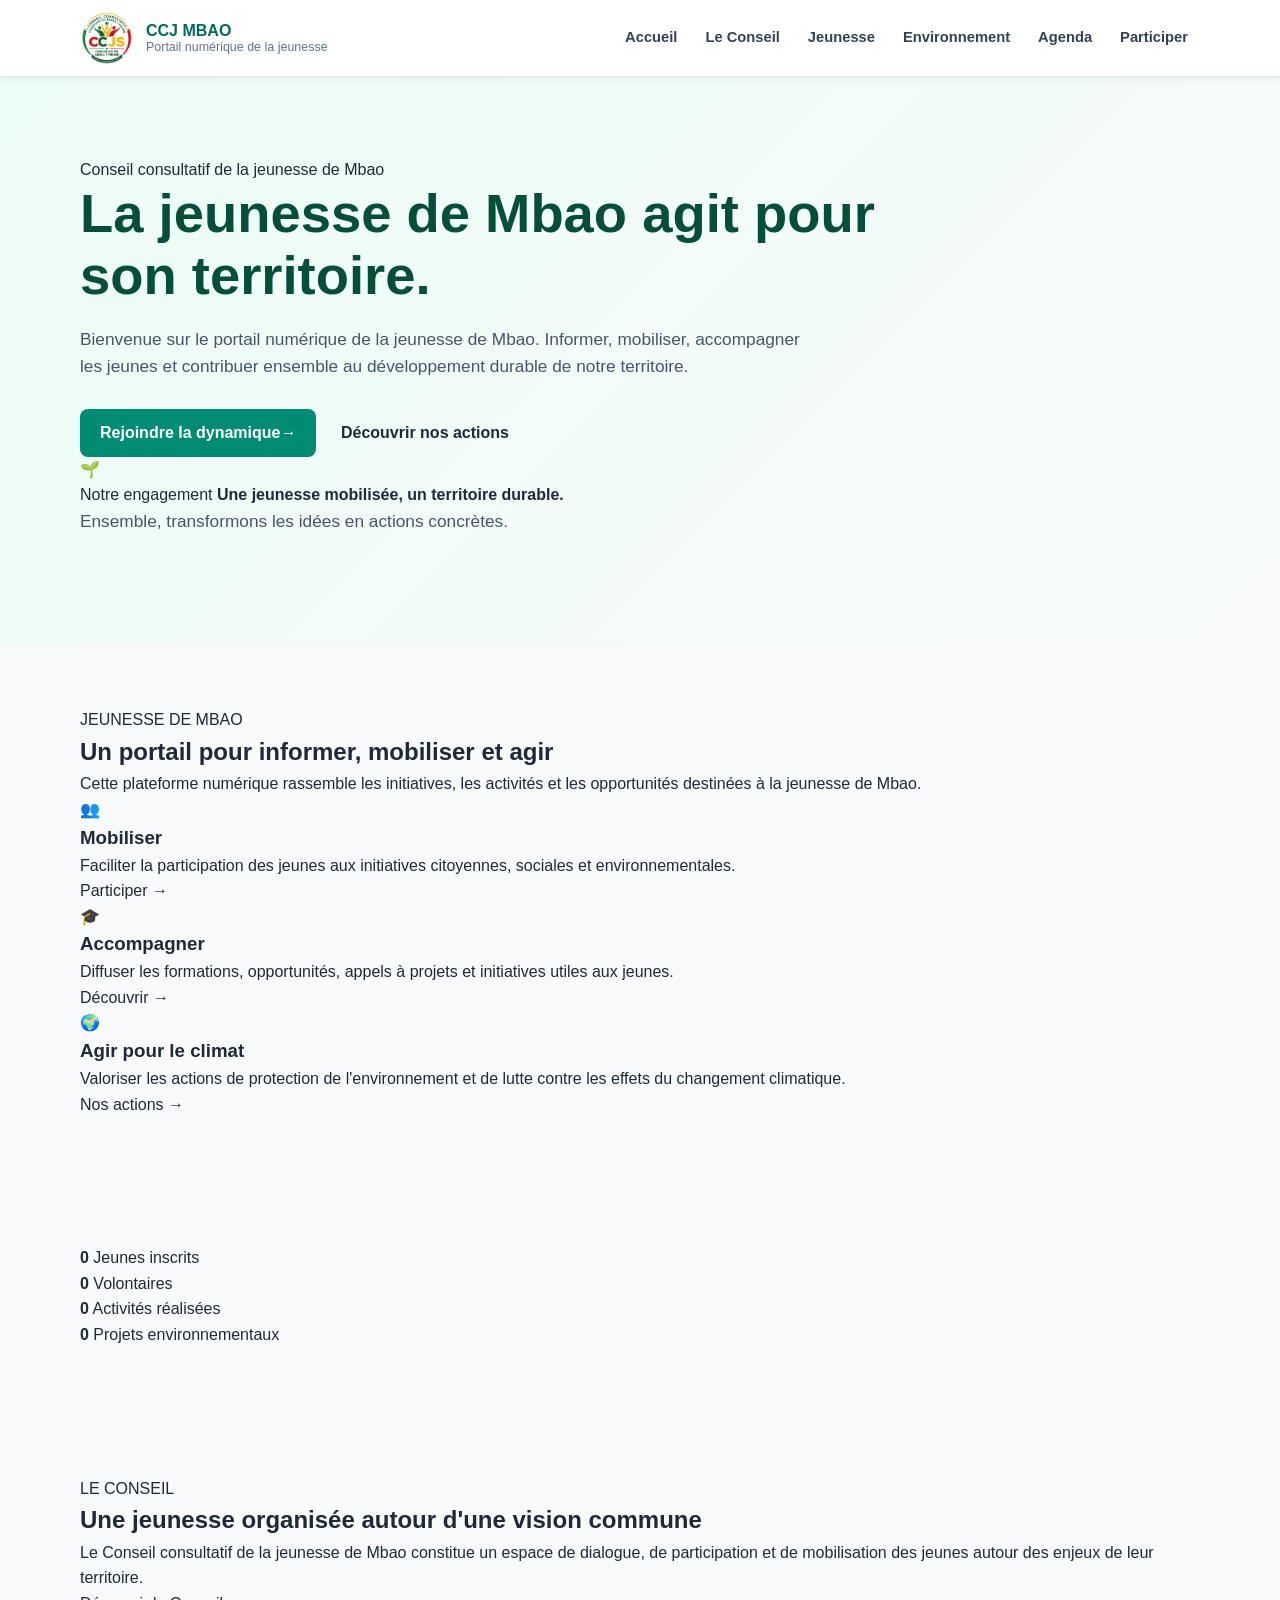
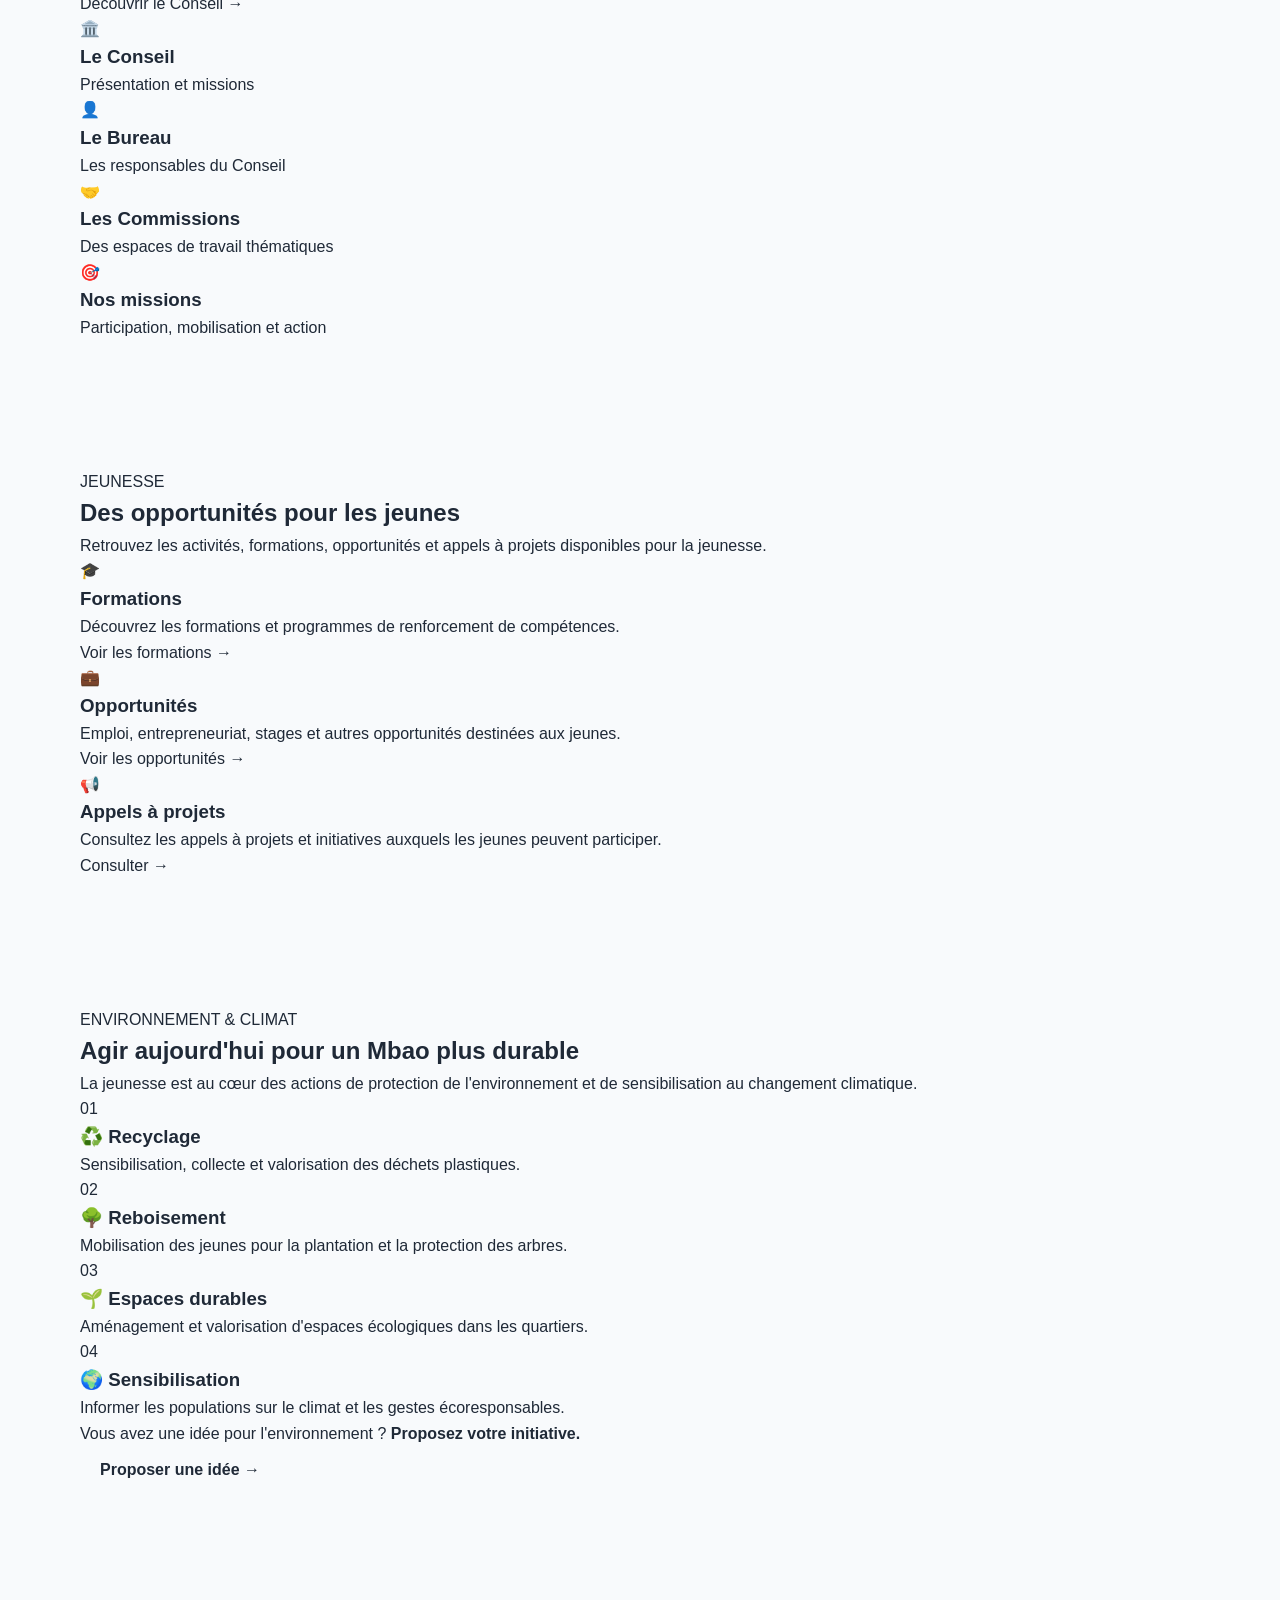
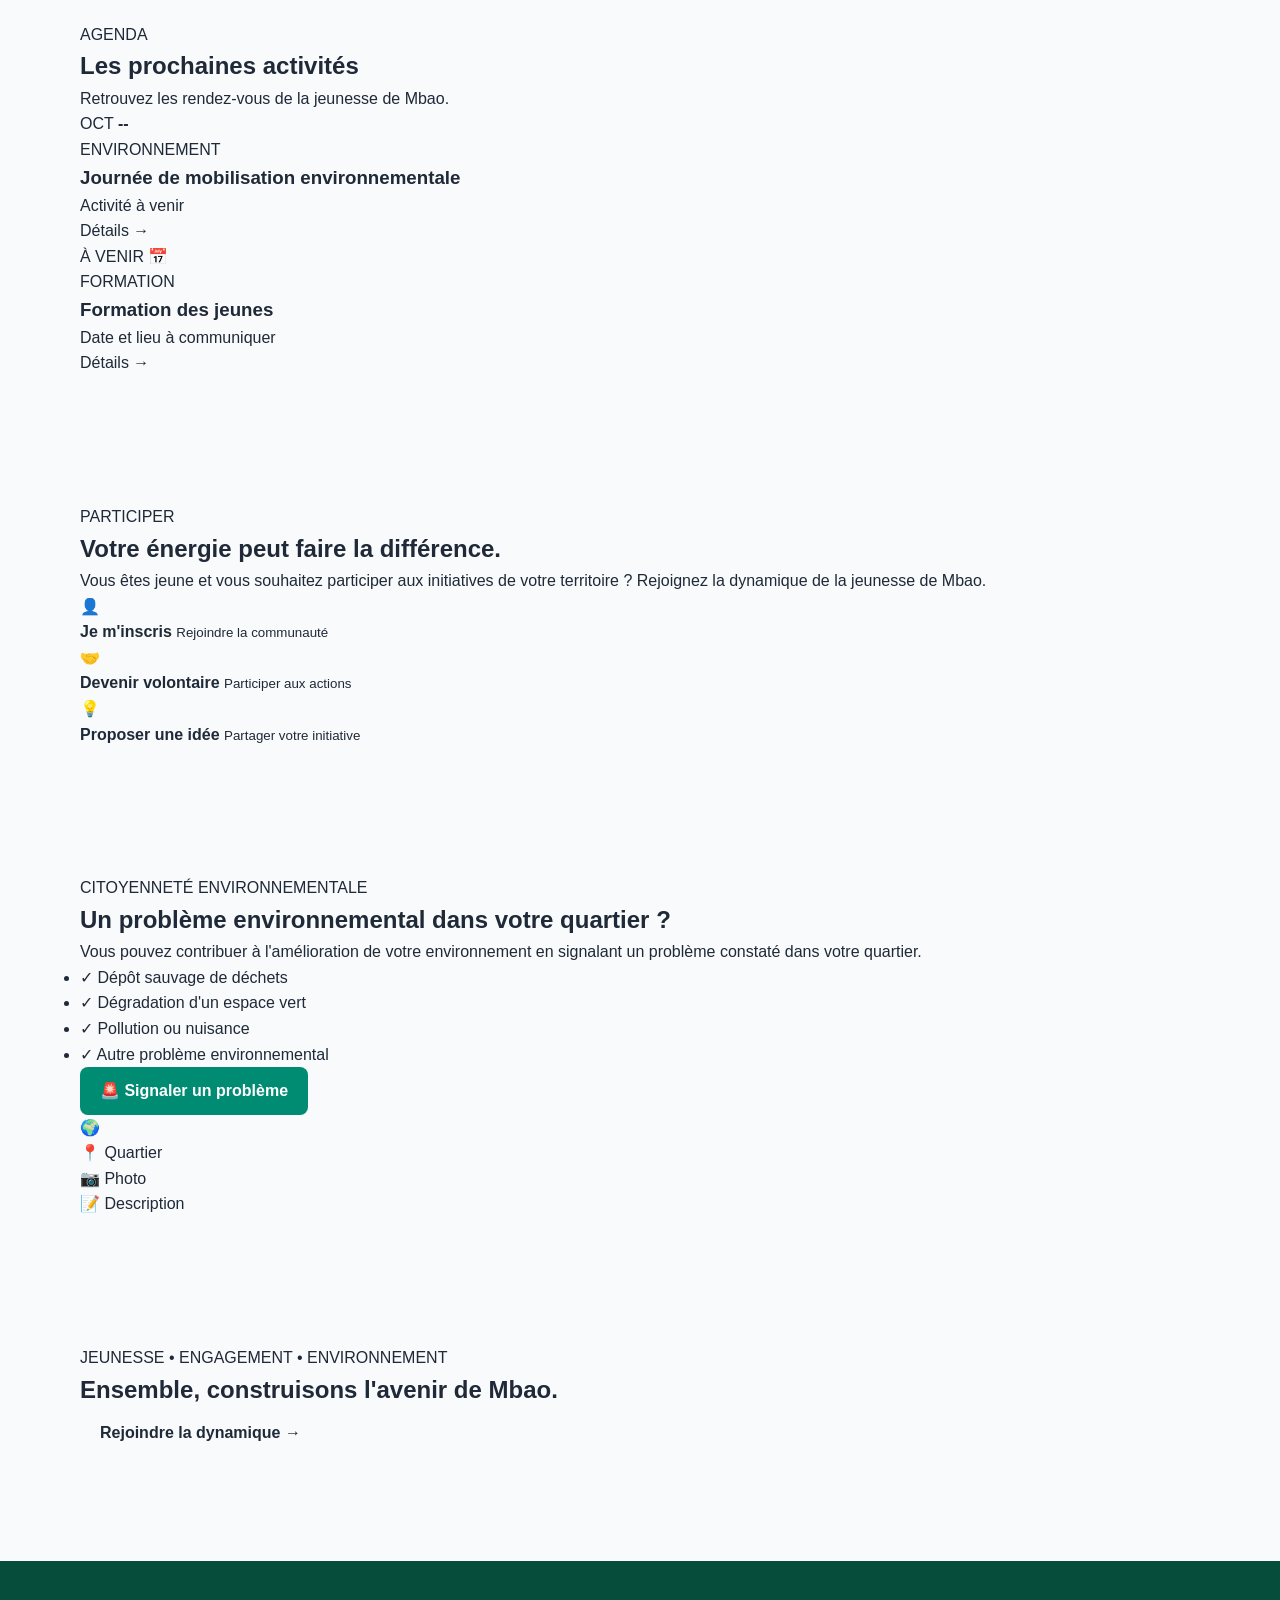
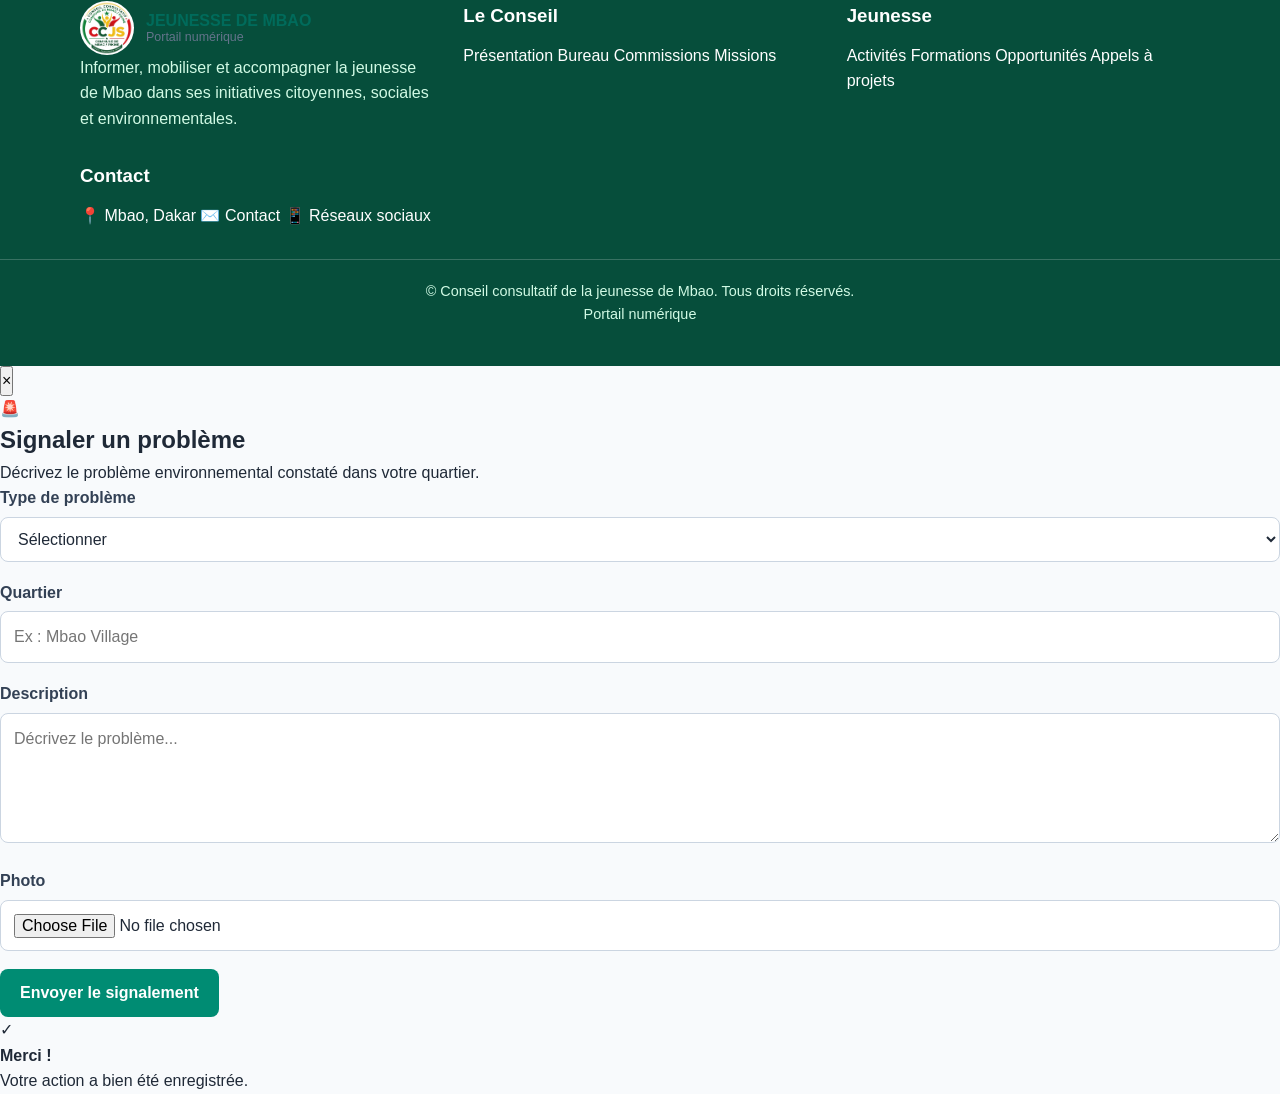
==== commit 6adb9c62: "Update index.html" ====
--- a/index.html
+++ b/index.html
@@ -58,7 +58,6 @@
                 <li><a href="environnement.html">Environnement</a></li>
                 <li><a href="agenda.html">Agenda</a></li>
                 <li><a href="participer.html">Participer</a></li>
-                <li><a href="signaler.html">Signaler</a></li>
 
             </ul>
         </nav>
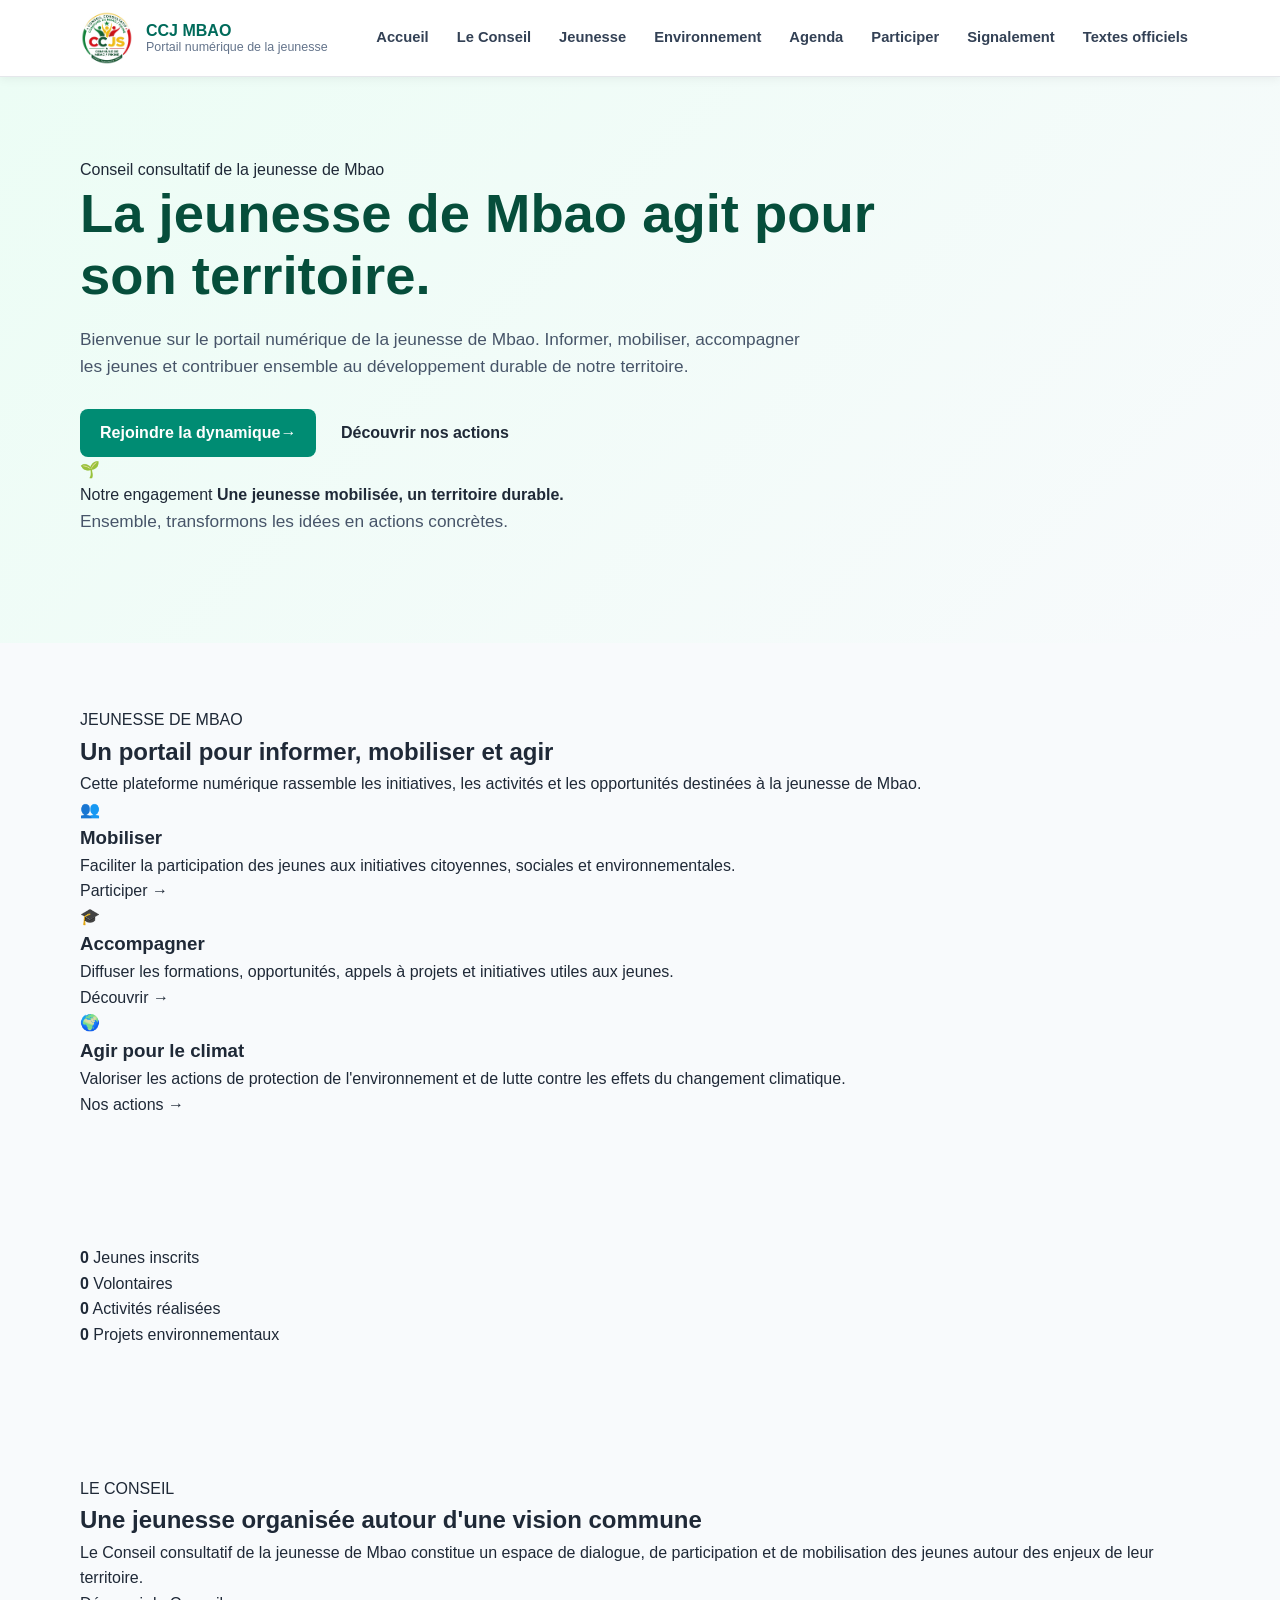
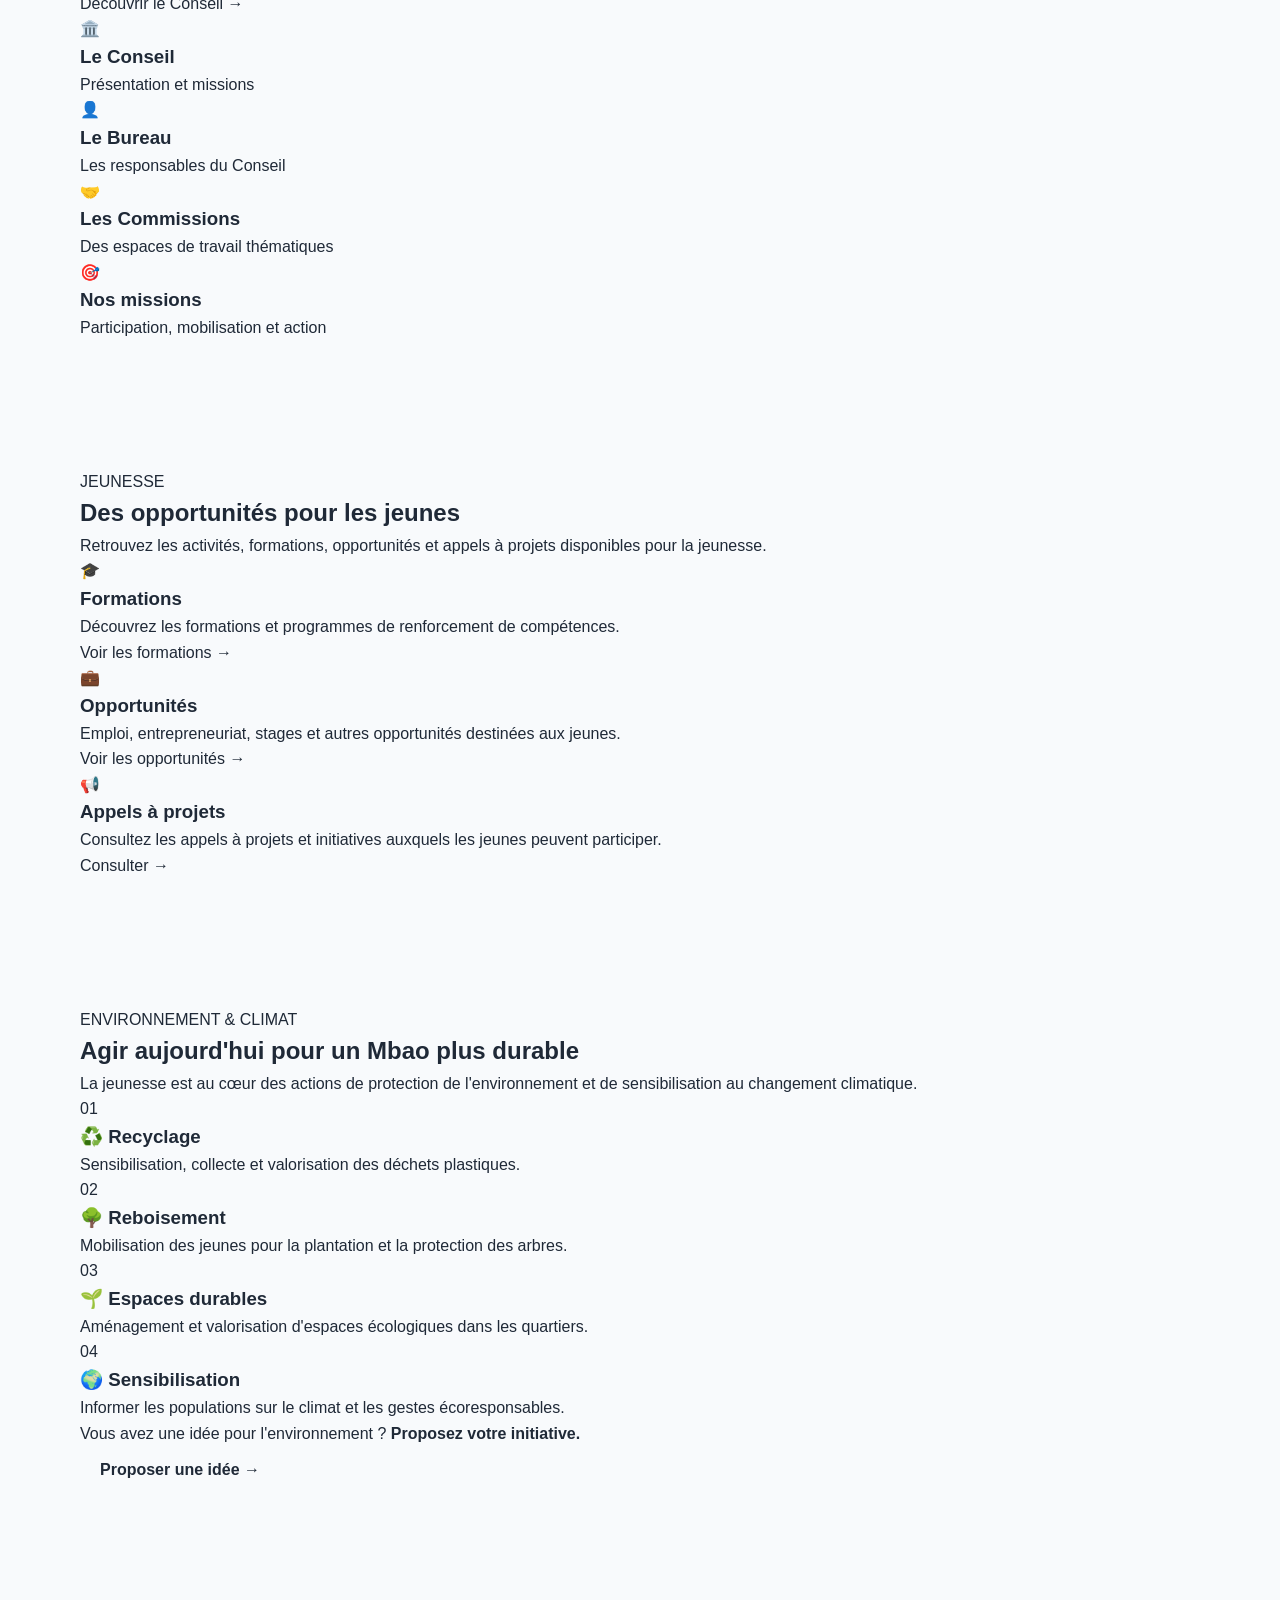
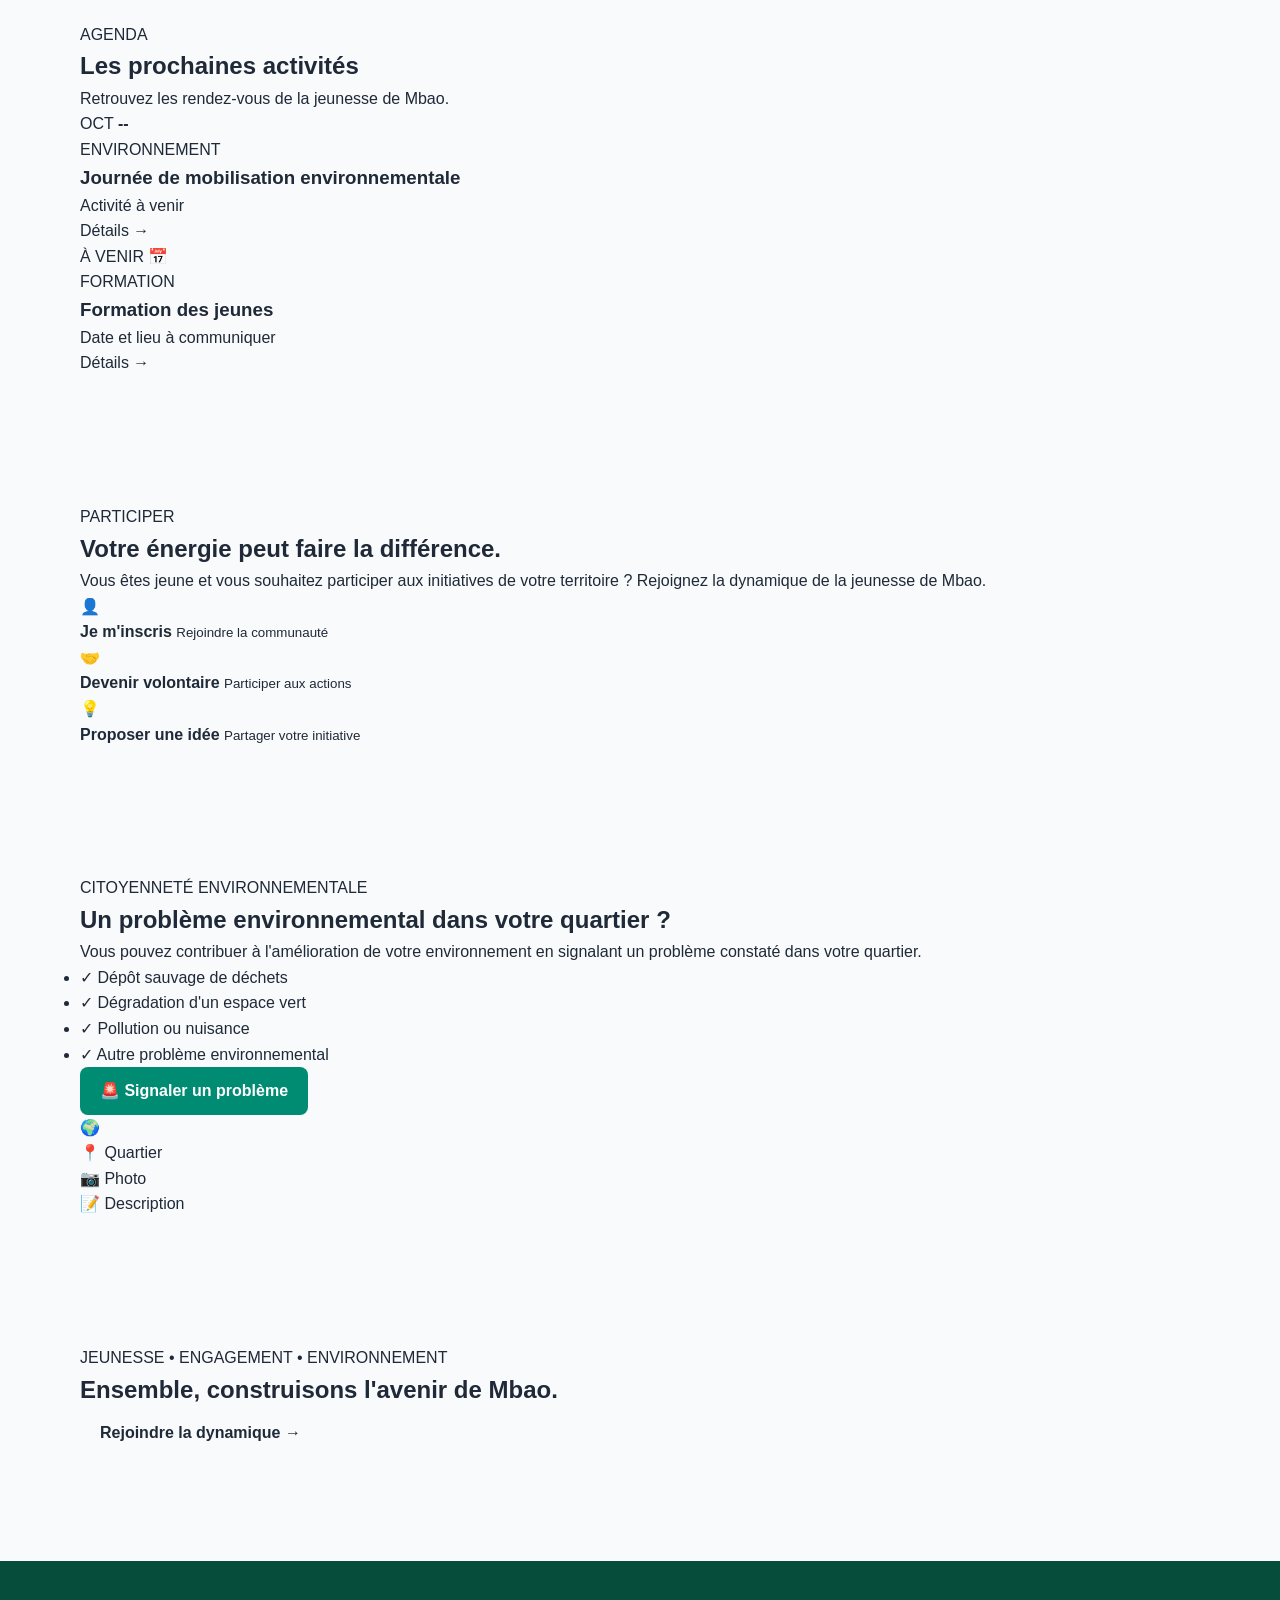
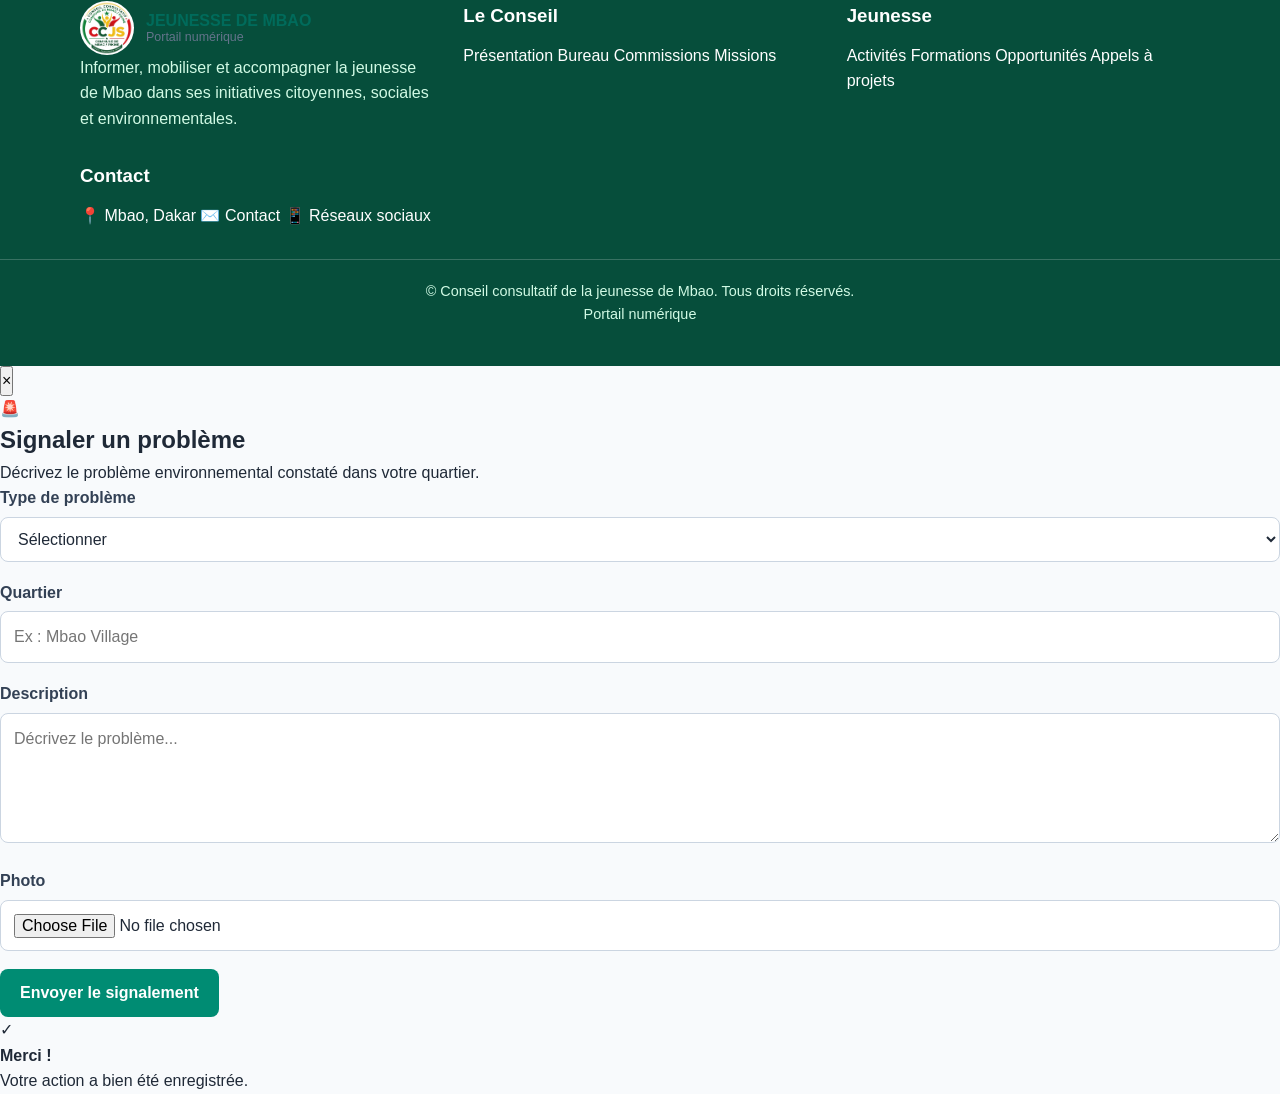
==== commit 37865ecc: "Ajout du lien Textes officiels au menu principal" ====
--- a/index.html
+++ b/index.html
@@ -58,6 +58,10 @@
                 <li><a href="environnement.html">Environnement</a></li>
                 <li><a href="agenda.html">Agenda</a></li>
                 <li><a href="participer.html">Participer</a></li>
+                 <li><a href="signalement.html">Signalement</a></li>
+                <li>
+    <a href="textes-officiels.html">Textes officiels</a>
+</li>
 
             </ul>
         </nav>
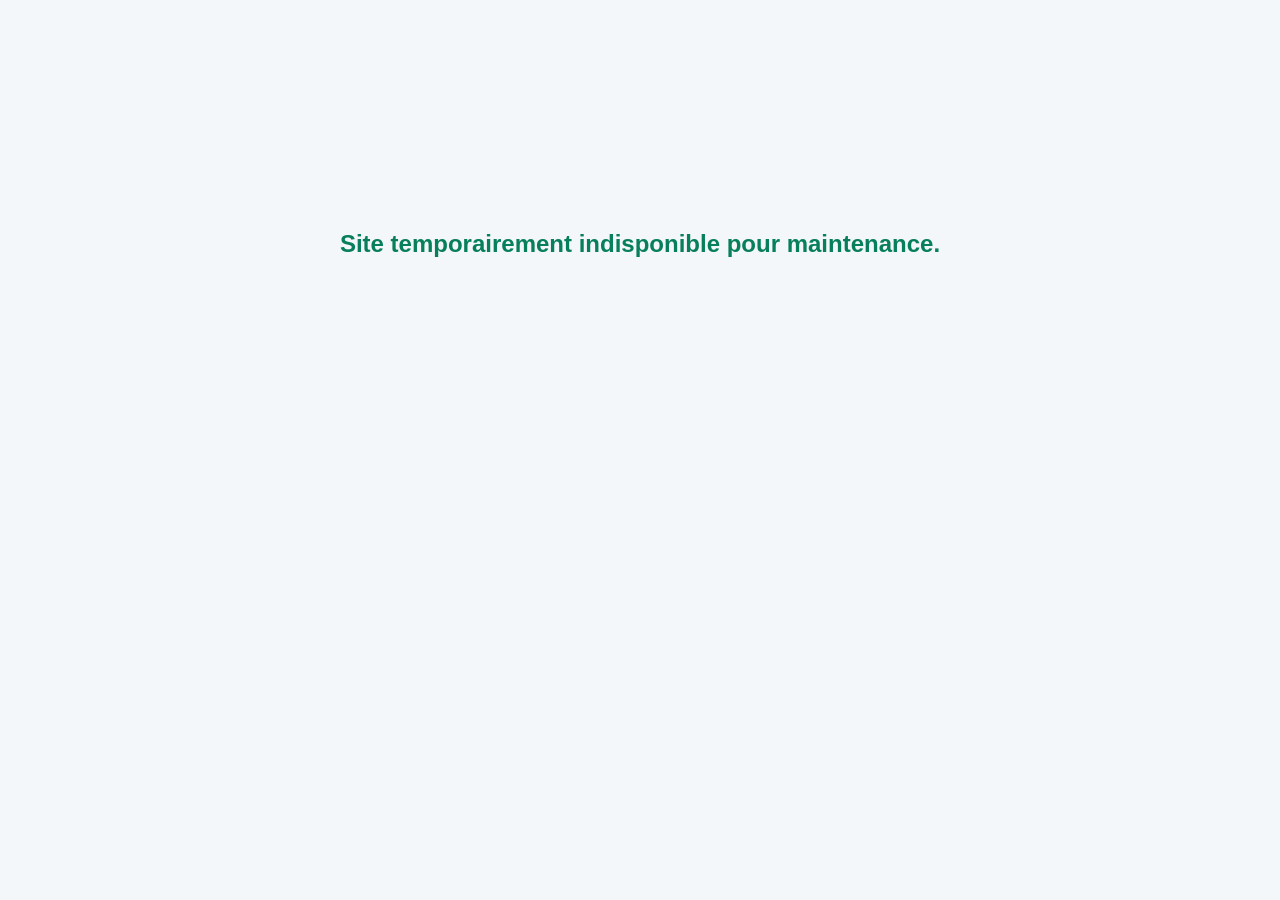
==== commit 590ce69d: "Update index.html" ====
--- a/index.html
+++ b/index.html
@@ -19,6 +19,27 @@
     <link
         href="https://fonts.googleapis.com/css2?family=Inter:wght@400;500;600;700;800&family=Poppins:wght@500;600;700;800&display=swap"
         rel="stylesheet">
+
+    <style>
+    body > * {
+        display: none !important;
+    }
+
+    body::before {
+        content: "Site temporairement indisponible pour maintenance.";
+        display: block;
+        position: fixed;
+        inset: 0;
+        background: #f4f7f9;
+        color: #087f5b;
+        font-size: 24px;
+        font-weight: bold;
+        text-align: center;
+        padding: 25vh 20px 0;
+        box-sizing: border-box;
+        z-index: 999999;
+    }
+</style>
 </head>
 
 <body>
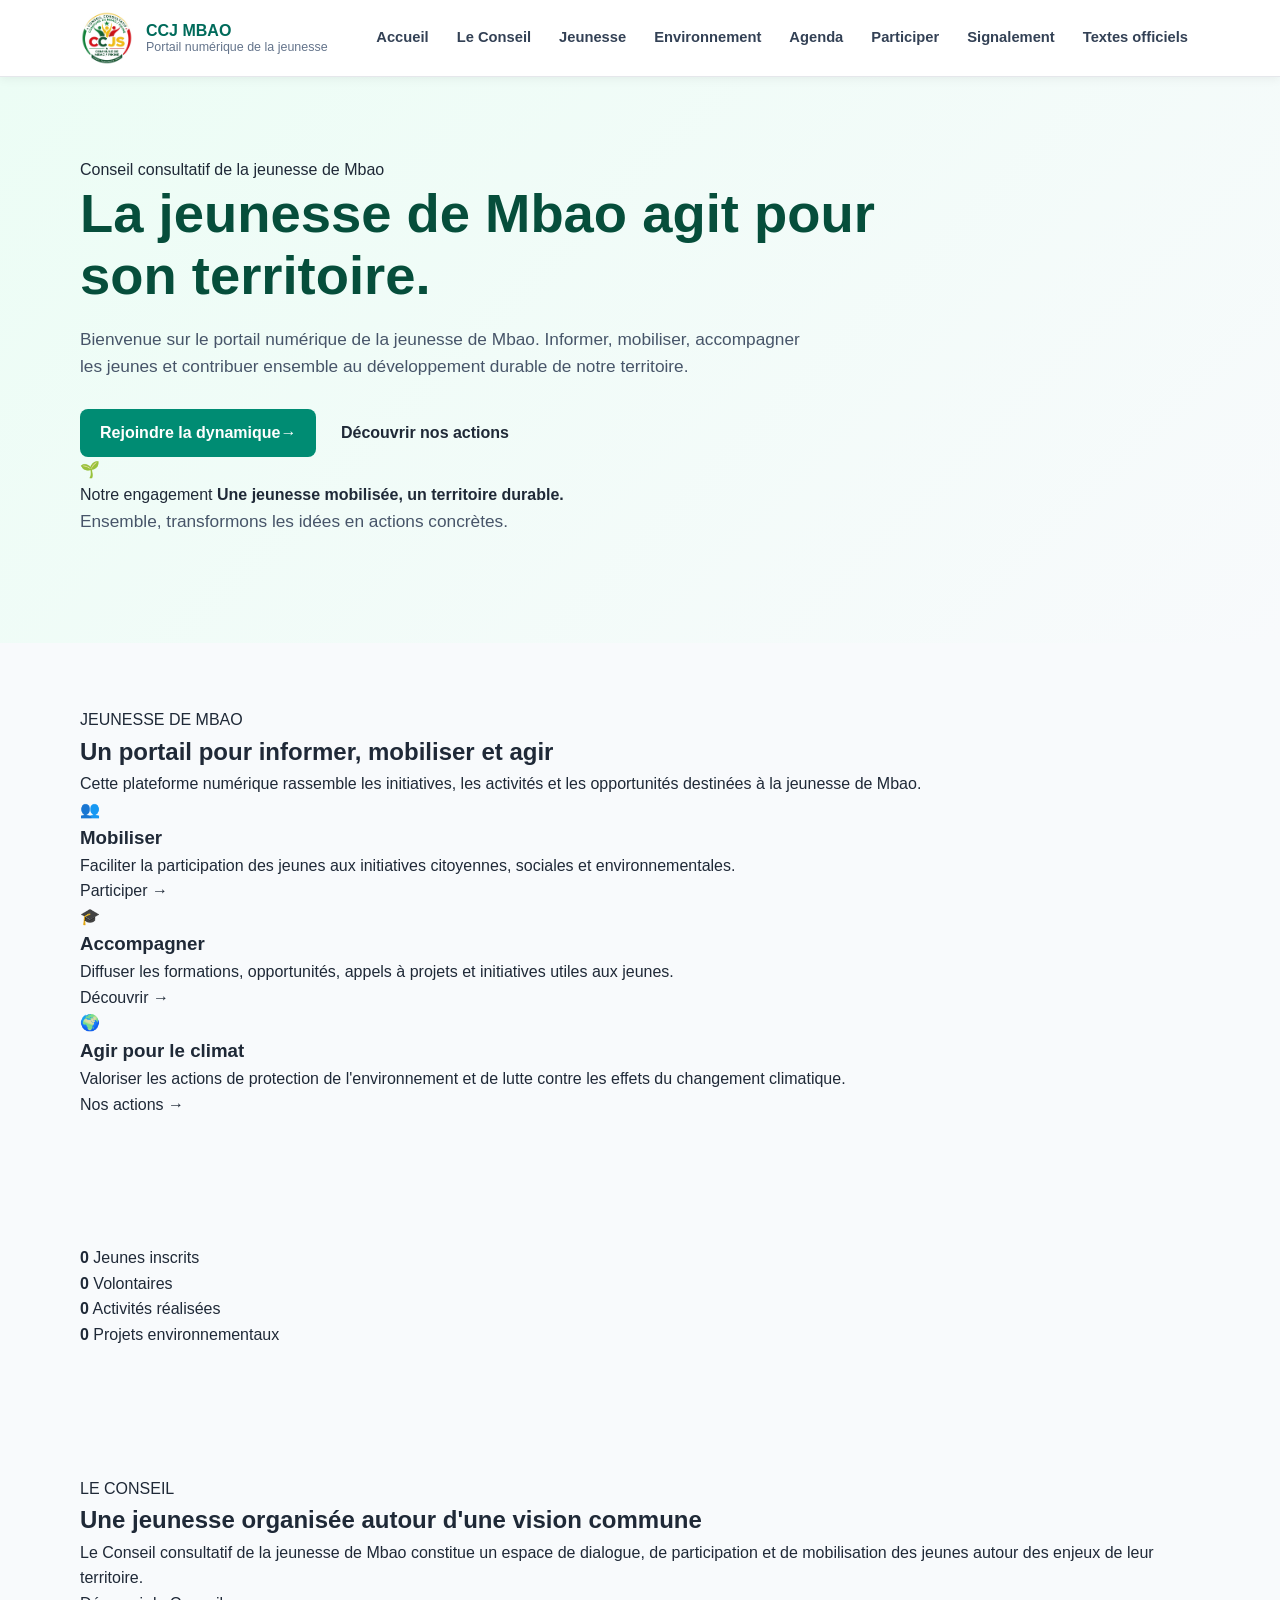
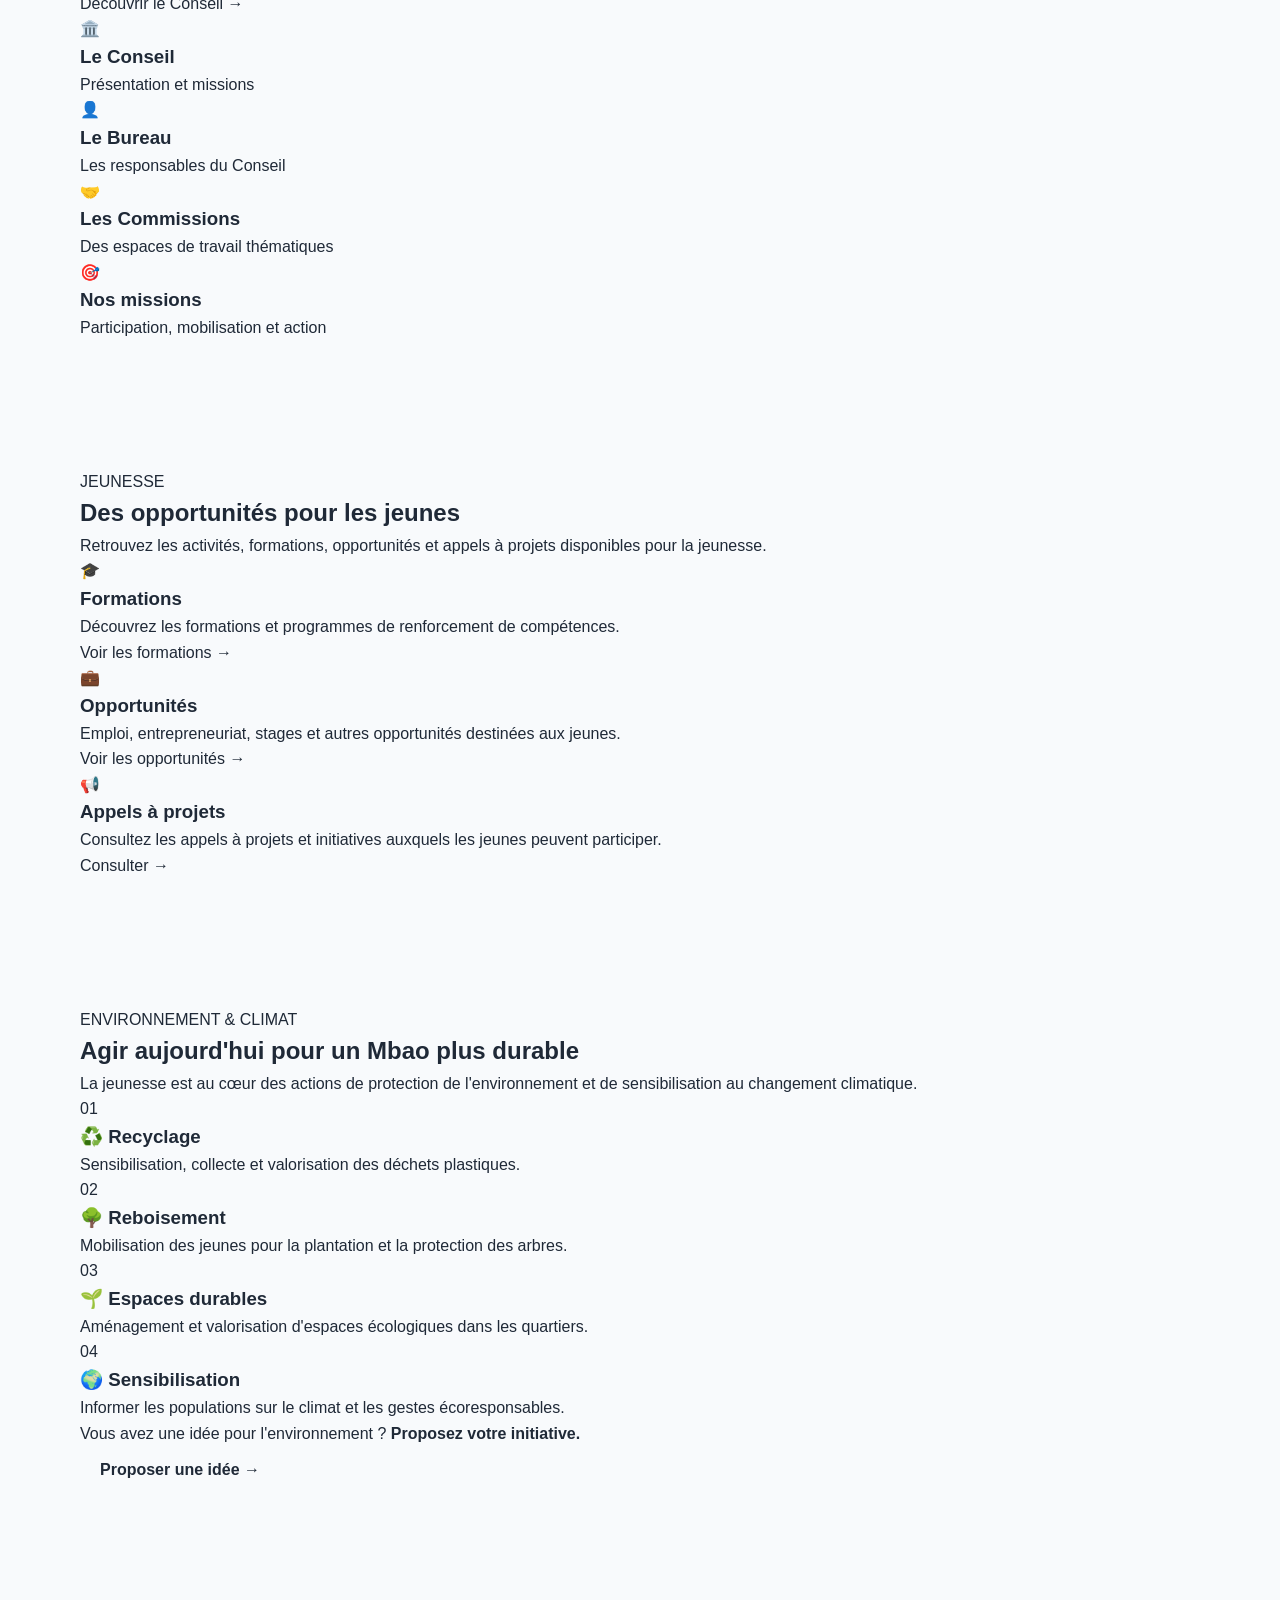
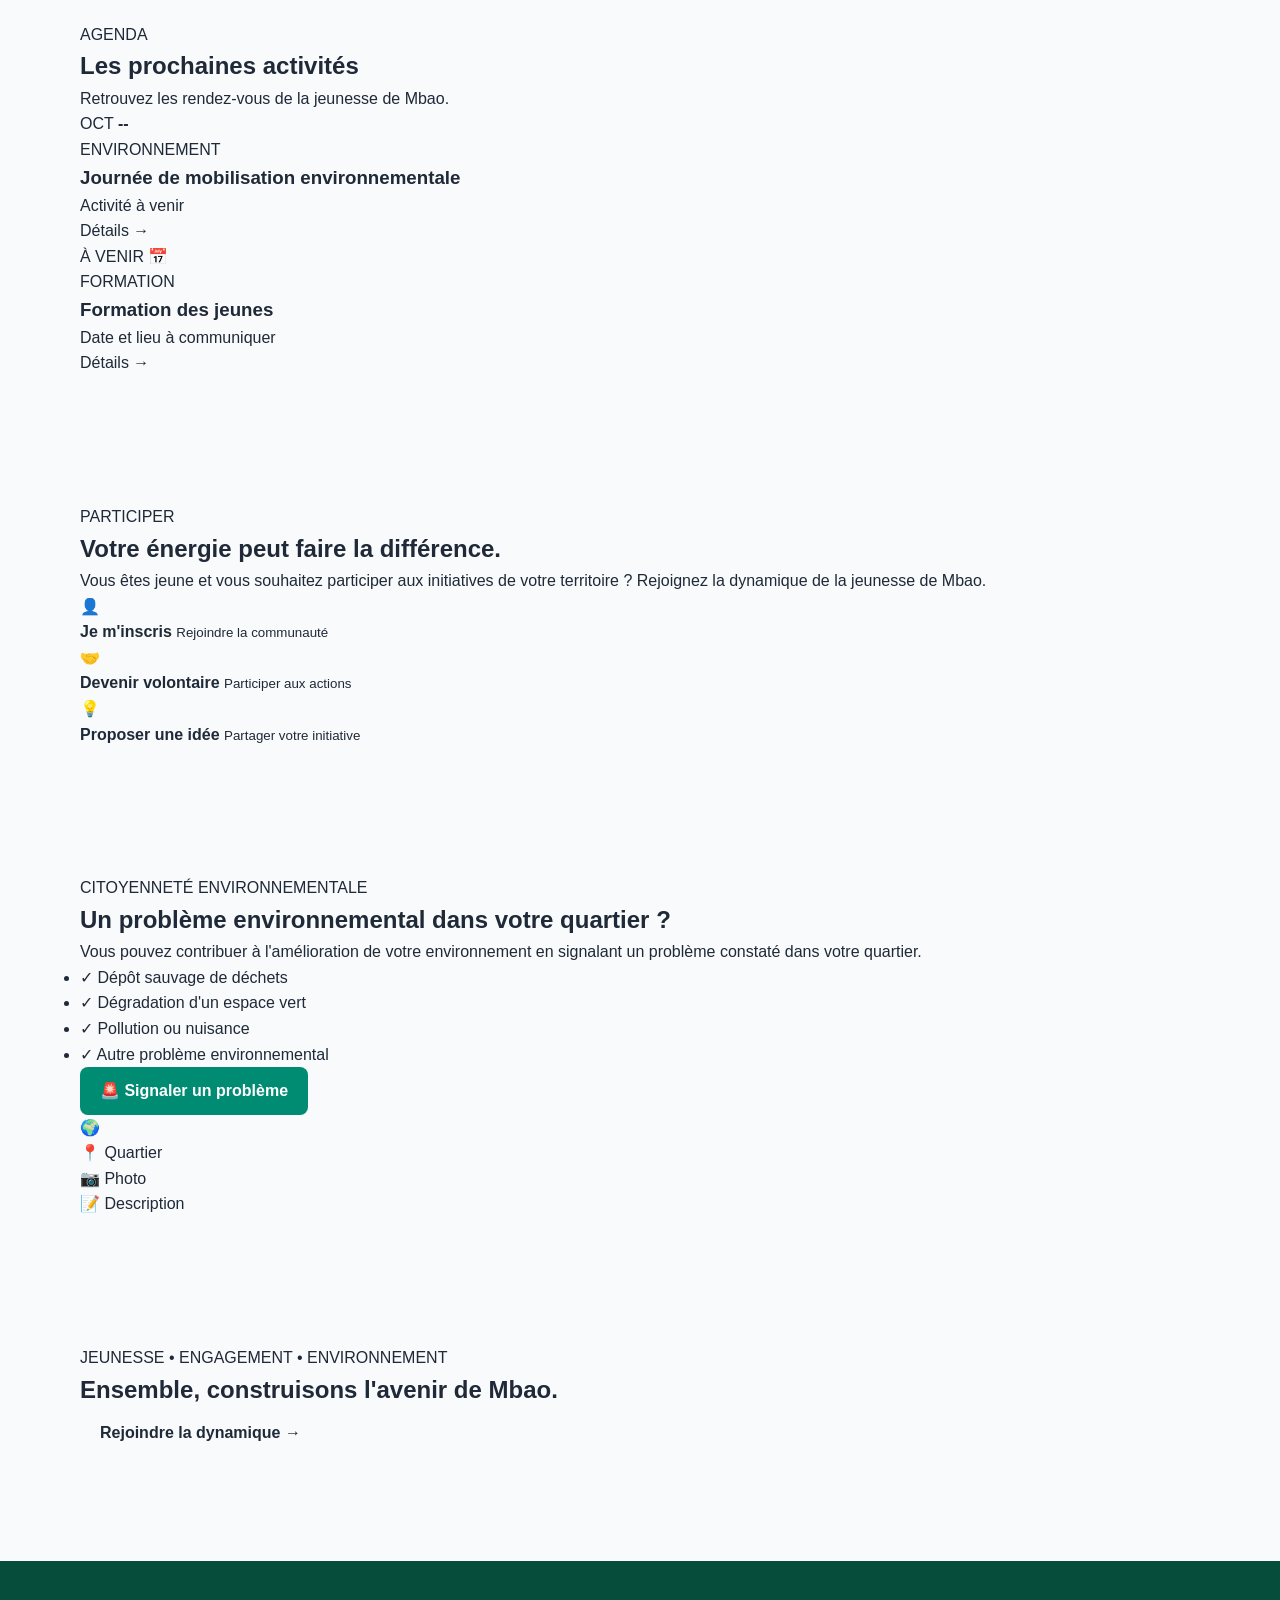
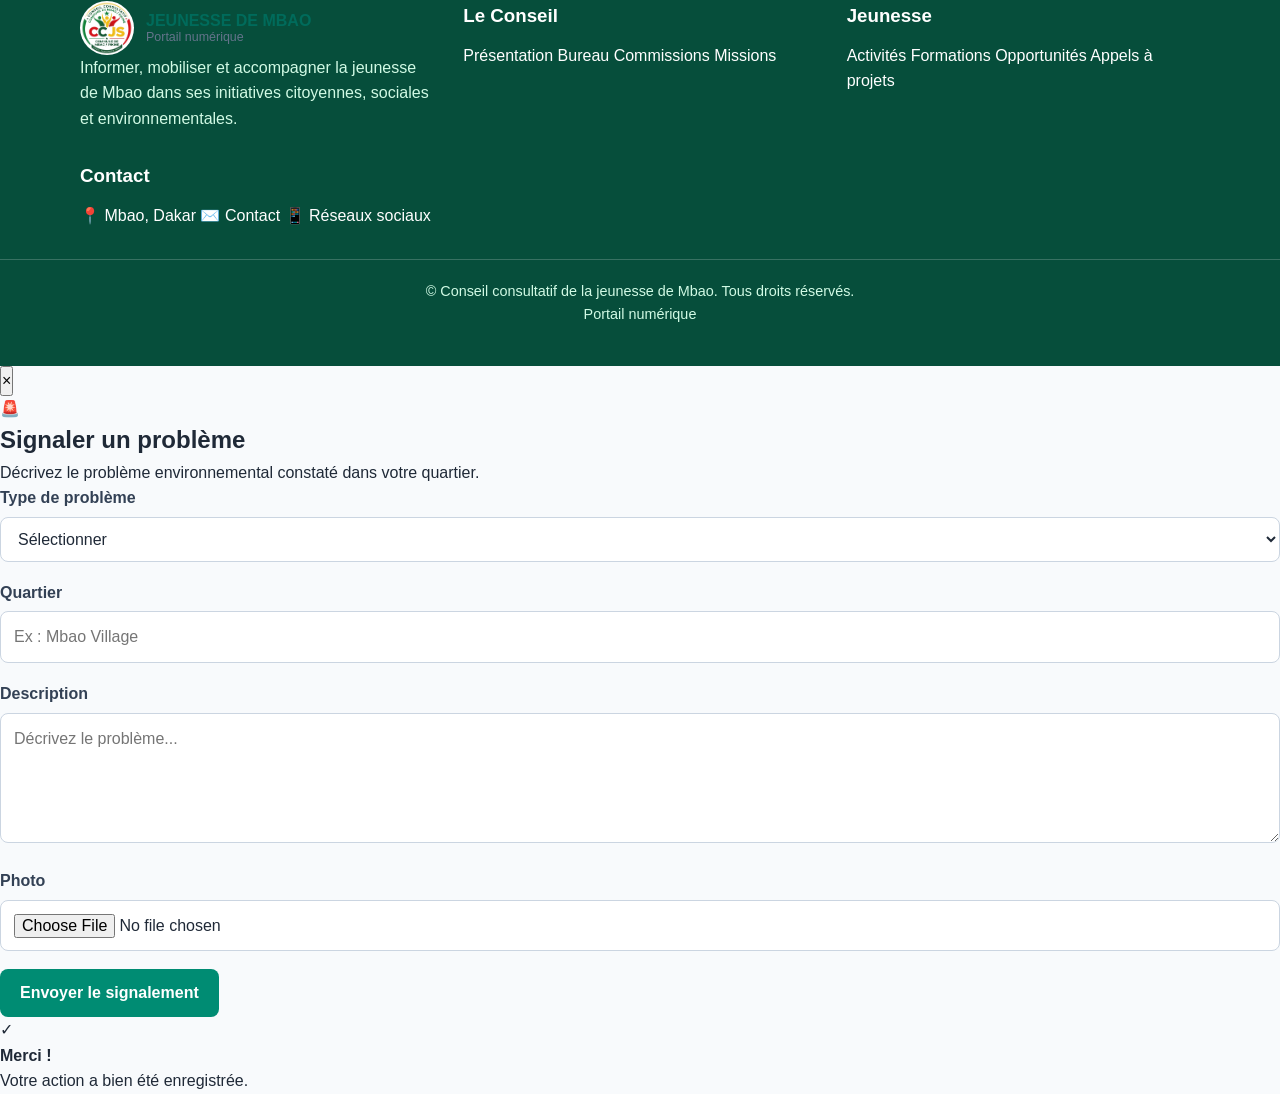
==== commit 68cffa4a: "Update index.html" ====
--- a/index.html
+++ b/index.html
@@ -20,26 +20,7 @@
         href="https://fonts.googleapis.com/css2?family=Inter:wght@400;500;600;700;800&family=Poppins:wght@500;600;700;800&display=swap"
         rel="stylesheet">
 
-    <style>
-    body > * {
-        display: none !important;
-    }
-
-    body::before {
-        content: "Site temporairement indisponible pour maintenance.";
-        display: block;
-        position: fixed;
-        inset: 0;
-        background: #f4f7f9;
-        color: #087f5b;
-        font-size: 24px;
-        font-weight: bold;
-        text-align: center;
-        padding: 25vh 20px 0;
-        box-sizing: border-box;
-        z-index: 999999;
-    }
-</style>
+   
 </head>
 
 <body>
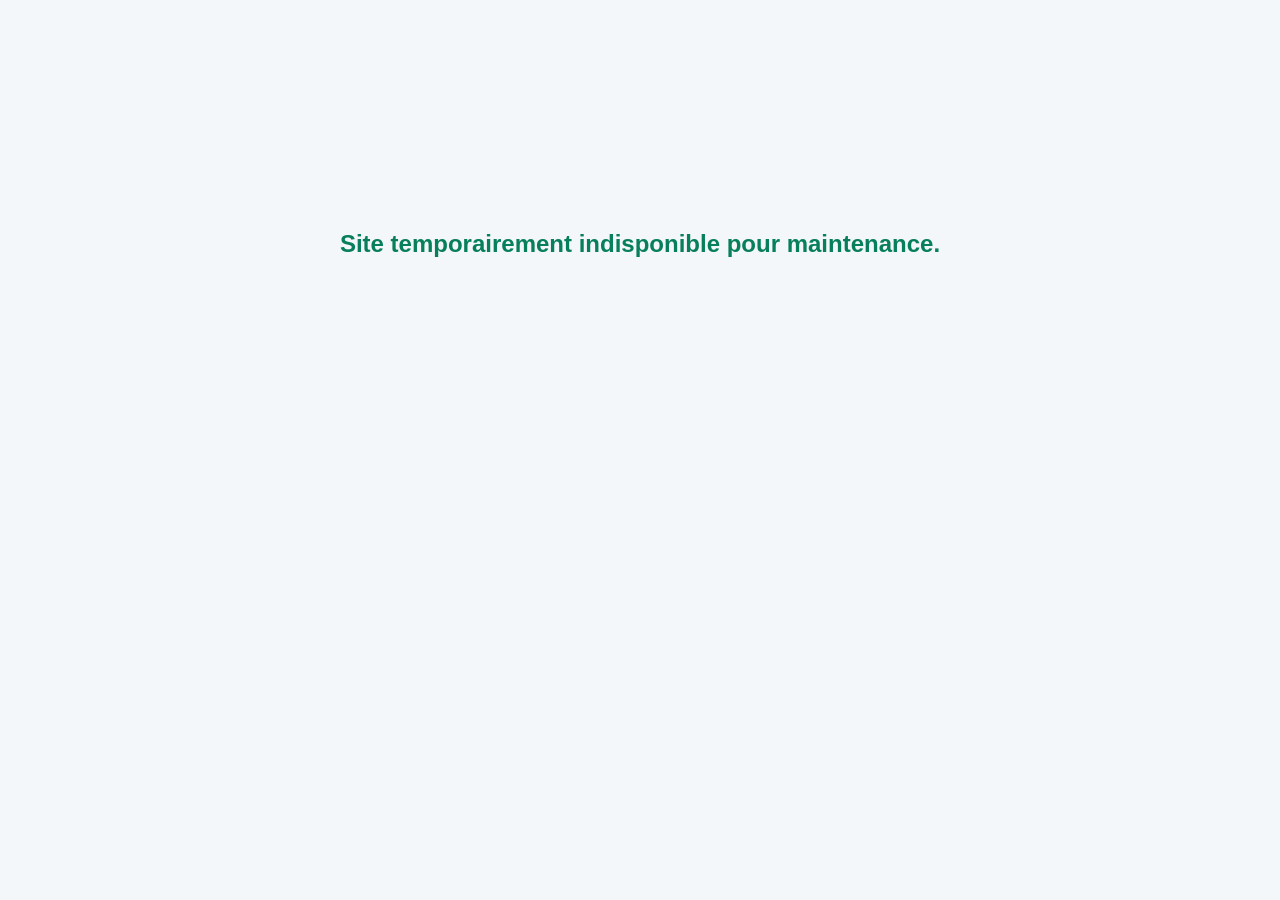
==== commit 466c564e: "Update index.html" ====
--- a/index.html
+++ b/index.html
@@ -20,6 +20,26 @@
         href="https://fonts.googleapis.com/css2?family=Inter:wght@400;500;600;700;800&family=Poppins:wght@500;600;700;800&display=swap"
         rel="stylesheet">
 
+     <style>
+    body > * {
+        display: none !important;
+    }
+
+    body::before {
+        content: "Site temporairement indisponible pour maintenance.";
+        display: block;
+        position: fixed;
+        inset: 0;
+        background: #f4f7f9;
+        color: #087f5b;
+        font-size: 24px;
+        font-weight: bold;
+        text-align: center;
+        padding: 25vh 20px 0;
+        box-sizing: border-box;
+        z-index: 999999;
+    }
+</style>
    
 </head>
 
